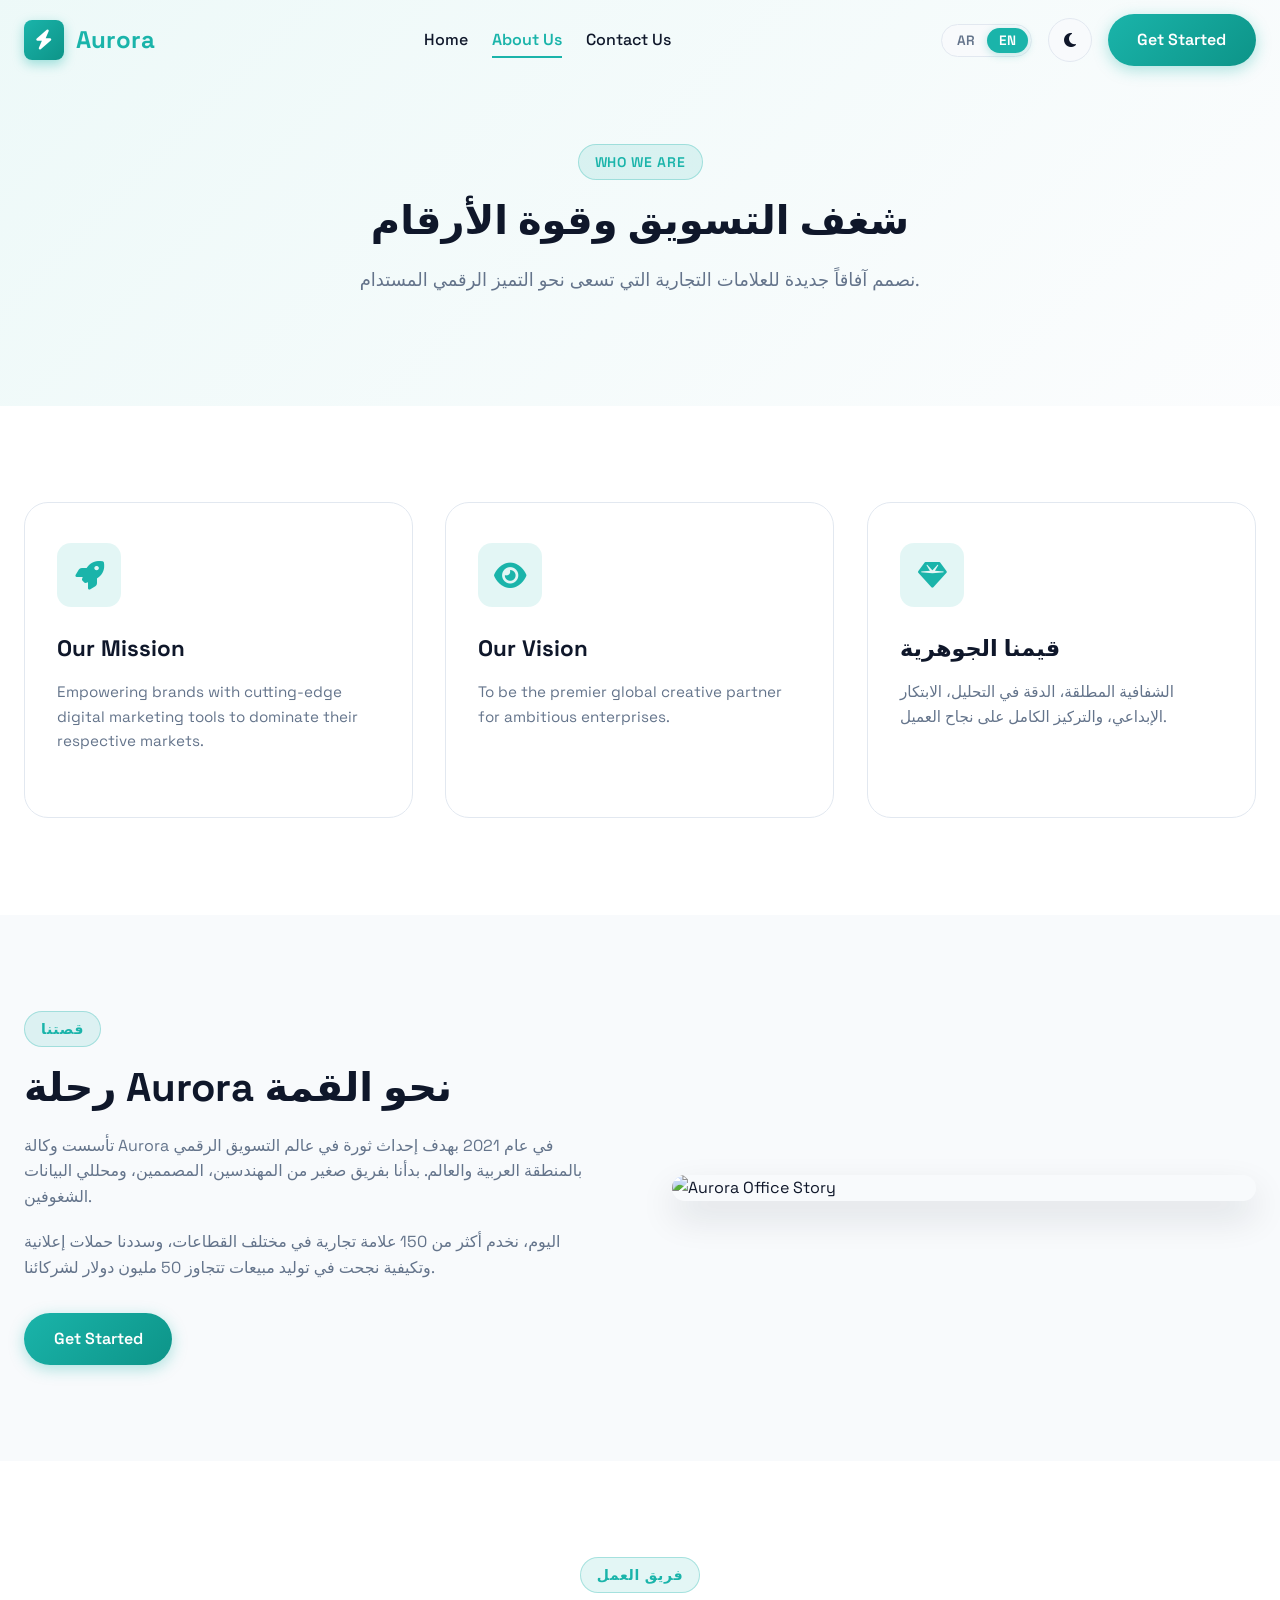
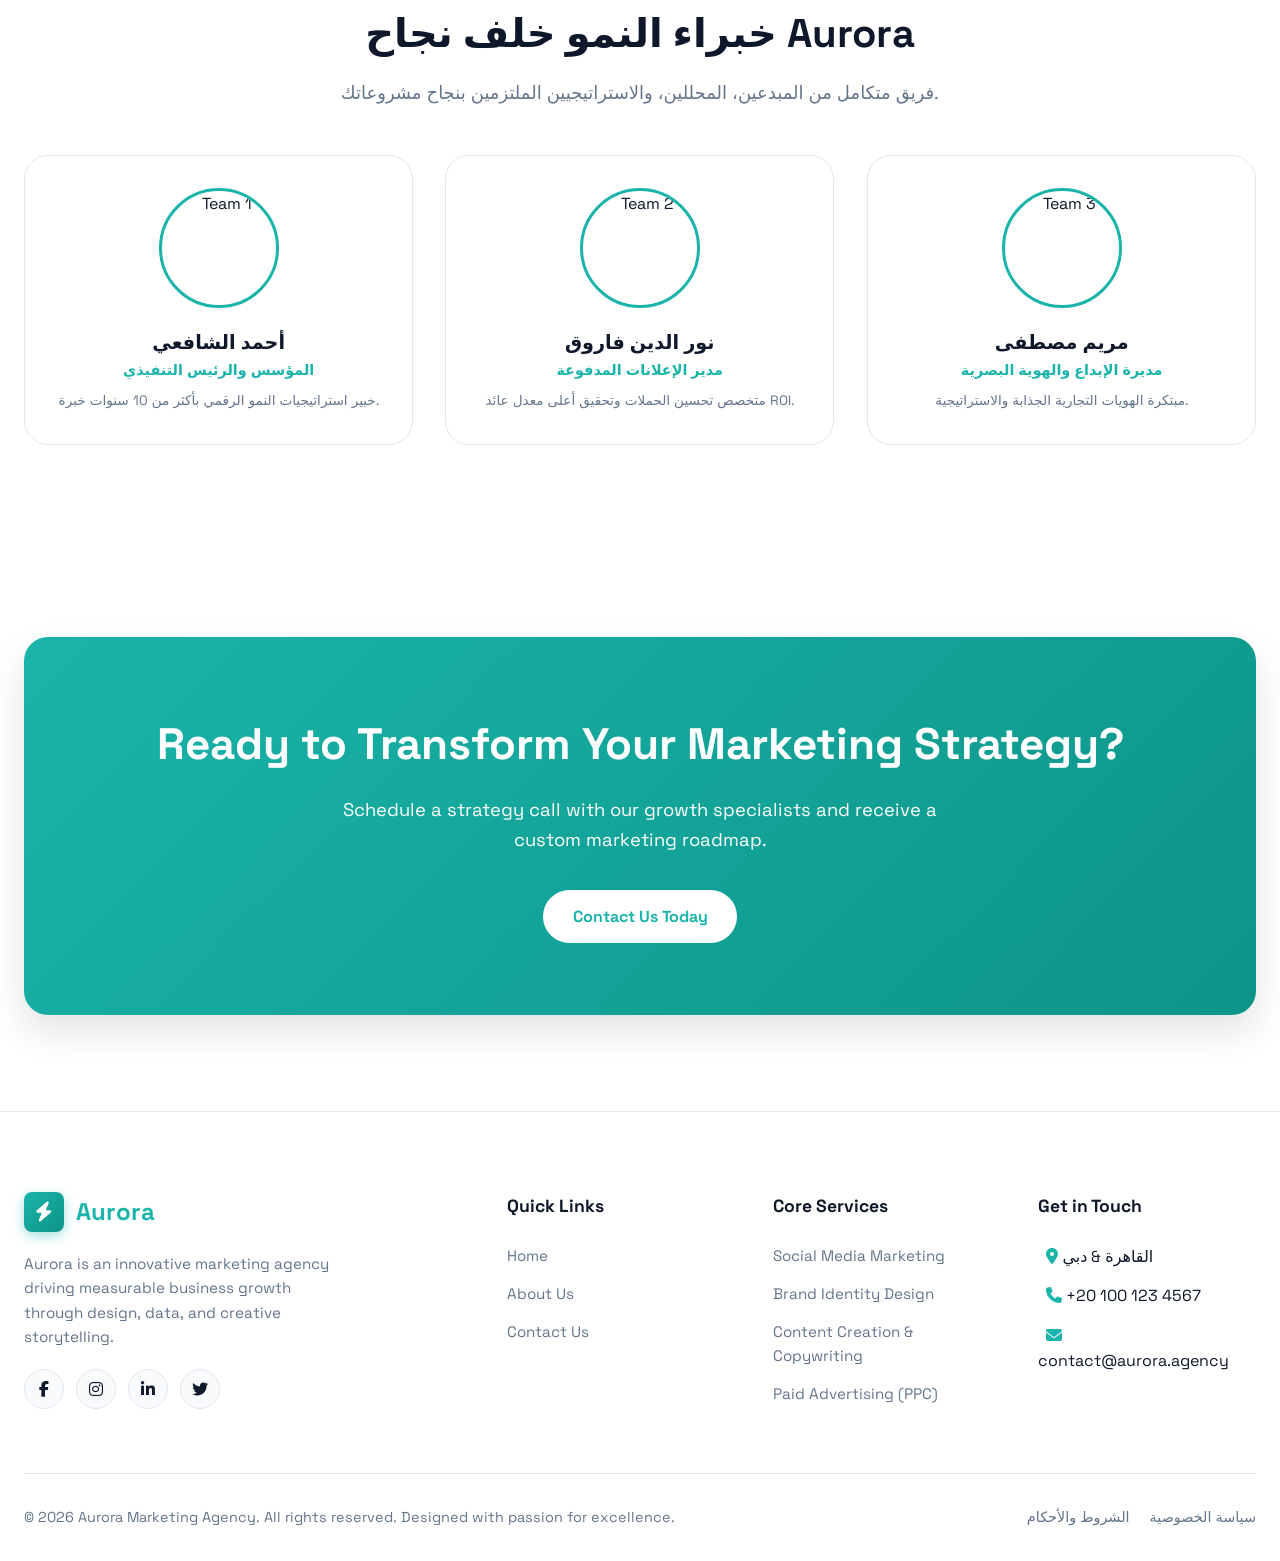
==== about.html @ a8f77949 "first commit" ====
<!doctype html>
<html lang="ar" dir="rtl" data-theme="light">
  <head>
    <meta charset="UTF-8" />
    <meta name="viewport" content="width=device-width, initial-scale=1.0" />
    <title>من نحن | Aurora Marketing Agency</title>
    <meta
      name="description"
      content="تعرّف على قصتنا، مهمتنا، ورؤيتنا في وكالة Aurora للتسويق الرقمي. نحن فريق يجمع الإبداع بالبيانات لتقديم نتائج غير مسبوقة."
    />

    <!-- Favicon -->
    <link
      rel="icon"
      href="data:image/svg+xml,<svg xmlns=%22http://www.w3.org/2000/svg%22 viewBox=%220 0 100 100%22><text y=%22.9em%22 font-size=%2290%22>⚡</text></svg>"
    />

    <!-- Stylesheets -->
    <link rel="stylesheet" href="css/style.css" />
    <link rel="stylesheet" href="css/responsive.css" />

    <!-- FontAwesome 6 Icons CDN -->
    <link
      rel="stylesheet"
      href="https://cdnjs.cloudflare.com/ajax/libs/font-awesome/6.4.0/css/all.min.css"
    />

    <!-- Prevent White Flash in Dark Mode -->
    <script>
      const THEME_KEY = 'aurora_theme';
      const theme =
        localStorage.getItem(THEME_KEY) ||
        (window.matchMedia('(prefers-color-scheme: dark)').matches
          ? 'dark'
          : 'light');
      document.documentElement.setAttribute('data-theme', theme);
      document.documentElement.style.colorScheme = theme;
    </script>
  </head>
  <body>
    <!-- Page Loader with Ripple Effect -->
    <div class="page-loader">
      <div class="loading-ripple"></div>
    </div>

    <!-- Header / Navigation -->
    <header class="header">
      <div class="container">
        <nav class="navbar">
          <a href="index.html" class="logo">
            <div class="logo-icon"><i class="fas fa-bolt"></i></div>
            <span>Aurora</span>
          </a>

          <ul class="nav-menu nav-menu-desktop">
            <li>
              <a href="index.html" class="nav-link" data-i18n="nav.home"
                >الرئيسية</a
              >
            </li>
            <li>
              <a href="about.html" class="nav-link active" data-i18n="nav.about"
                >من نحن</a
              >
            </li>
            <li>
              <a href="contact.html" class="nav-link" data-i18n="nav.contact"
                >تواصل معنا</a
              >
            </li>
          </ul>

          <div class="nav-actions">
            <div class="lang-switch">
              <button class="lang-btn active" data-lang="ar">AR</button>
              <button class="lang-btn" data-lang="en">EN</button>
            </div>

            <button class="btn-icon theme-toggle" aria-label="Switch Theme">
              <i class="fas fa-moon"></i>
            </button>

            <a
              href="contact.html"
              class="btn btn-primary nav-menu-desktop"
              data-i18n="nav.cta"
              >ابدأ الآن</a
            >

            <button class="mobile-toggle" aria-label="Open Menu">
              <i class="fas fa-bars"></i>
            </button>
          </div>
        </nav>
      </div>
    </header>

    <!-- Mobile Off-Canvas Drawer -->
    <div class="drawer-overlay"></div>
    <div class="mobile-drawer">
      <div>
        <div
          style="
            display: flex;
            justify-content: space-between;
            align-items: center;
            margin-bottom: 2rem;
          "
        >
          <a href="index.html" class="logo">
            <div class="logo-icon"><i class="fas fa-bolt"></i></div>
            <span>Aurora</span>
          </a>
          <button class="drawer-close btn-icon">
            <i class="fas fa-times"></i>
          </button>
        </div>
        <ul style="display: flex; flex-direction: column; gap: 0.5rem">
          <li style="margin: 0 -0.75rem; padding: 0.75rem">
            <a href="index.html" class="nav-link active" data-i18n="nav.home"
              >الرئيسية</a
            >
          </li>
          <li style="margin: 0 -0.75rem; padding: 0.75rem">
            <a href="about.html" class="nav-link" data-i18n="nav.about"
              >من نحن</a
            >
          </li>
          <li style="margin: 0 -0.75rem; padding: 0.75rem">
            <a href="contact.html" class="nav-link" data-i18n="nav.contact"
              >تواصل معنا</a
            >
          </li>
        </ul>
      </div>
      <div style="margin-top: 2rem">
        <a
          href="contact.html"
          class="btn btn-primary"
          style="width: 100%"
          data-i18n="nav.cta"
          >ابدأ الآن</a
        >
      </div>
    </div>

    <!-- Page Banner -->
    <section class="hero" style="padding-bottom: 4rem">
      <div class="container text-center">
        <div class="section-tag" data-i18n="about_preview.tag">من نحن</div>
        <h1 class="section-title">شغف التسويق وقوة الأرقام</h1>
        <p class="section-subtitle">
          نصمم آفاقاً جديدة للعلامات التجارية التي تسعى نحو التميز الرقمي
          المستدام.
        </p>
      </div>
    </section>

    <!-- Mission, Vision & Values Section -->
    <section class="section-padding">
      <div class="container">
        <div
          style="
            display: grid;
            grid-template-columns: repeat(3, 1fr);
            gap: 2rem;
          "
        >
          <div class="service-card reveal">
            <div class="service-icon"><i class="fas fa-rocket"></i></div>
            <h3 data-i18n="about_preview.mission_title">مهمتنا</h3>
            <p data-i18n="about_preview.mission_desc">
              تمكين العلامات التجارية بأحدث أدوات التسويق الرقمي للسيطرة على
              أسواقها وتحقيق عائد استثمار استثنائي.
            </p>
          </div>

          <div class="service-card reveal reveal-delay-1">
            <div class="service-icon"><i class="fas fa-eye"></i></div>
            <h3 data-i18n="about_preview.vision_title">رؤيتنا</h3>
            <p data-i18n="about_preview.vision_desc">
              أن نكون الشريك الإبداعي العالمي الأول للمؤسسات الطموحة التي تصنع
              المستقبل.
            </p>
          </div>

          <div class="service-card reveal reveal-delay-2">
            <div class="service-icon"><i class="fas fa-gem"></i></div>
            <h3>قيمنا الجوهرية</h3>
            <p>
              الشفافية المطلقة، الدقة في التحليل، الابتكار الإبداعي، والتركيز
              الكامل على نجاح العميل.
            </p>
          </div>
        </div>
      </div>
    </section>

    <!-- Our Story Section -->
    <section
      class="section-padding"
      style="background-color: var(--bg-surface)"
    >
      <div class="container">
        <div
          style="
            display: grid;
            grid-template-columns: 1fr 1fr;
            gap: 4rem;
            align-items: center;
          "
        >
          <div class="reveal">
            <div class="section-tag">قصتنا</div>
            <h2 class="section-title">رحلة Aurora نحو القمة</h2>
            <p style="color: var(--text-muted); margin-bottom: 1.25rem">
              تأسست وكالة Aurora في عام 2021 بهدف إحداث ثورة في عالم التسويق
              الرقمي بالمنطقة العربية والعالم. بدأنا بفريق صغير من المهندسين،
              المصممين، ومحللي البيانات الشغوفين.
            </p>
            <p style="color: var(--text-muted); margin-bottom: 2rem">
              اليوم، نخدم أكثر من 150 علامة تجارية في مختلف القطاعات، وسددنا
              حملات إعلانية وتكيفية نجحت في توليد مبيعات تتجاوز 50 مليون دولار
              لشركائنا.
            </p>
            <a href="contact.html" class="btn btn-primary" data-i18n="nav.cta"
              >ابدأ الآن</a
            >
          </div>
          <div class="reveal reveal-delay-1">
            <img
              src="https://images.unsplash.com/photo-1556761175-5973dc0f32e7?auto=format&fit=crop&w=800&q=80"
              alt="Aurora Office Story"
              style="
                border-radius: var(--radius-lg);
                box-shadow: var(--shadow-lg);
              "
            />
          </div>
        </div>
      </div>
    </section>

    <!-- Team Section -->
    <section class="section-padding">
      <div class="container">
        <div class="text-center">
          <div class="section-tag">فريق العمل</div>
          <h2 class="section-title">خبراء النمو خلف نجاح Aurora</h2>
          <p class="section-subtitle">
            فريق متكامل من المبدعين، المحللين، والاستراتيجيين الملتزمين بنجاح
            مشروعاتك.
          </p>
        </div>

        <div
          style="
            display: grid;
            grid-template-columns: repeat(auto-fit, minmax(240px, 1fr));
            gap: 2rem;
          "
        >
          <!-- Member 1 -->
          <div
            class="portfolio-card reveal"
            style="text-align: center; padding: 2rem 1.5rem"
          >
            <img
              src="https://images.unsplash.com/photo-1560250097-0b93528c311a?auto=format&fit=crop&w=300&q=80"
              alt="Team 1"
              style="
                width: 120px;
                height: 120px;
                border-radius: 50%;
                margin: 0 auto 1.25rem auto;
                object-fit: cover;
                border: 3px solid var(--primary-color);
              "
            />
            <h4 style="font-size: 1.2rem; font-weight: 700">أحمد الشافعي</h4>
            <p
              style="
                color: var(--primary-color);
                font-size: 0.9rem;
                font-weight: 600;
                margin-bottom: 0.5rem;
              "
            >
              المؤسس والرئيس التنفيذي
            </p>
            <p style="color: var(--text-muted); font-size: 0.85rem">
              خبير استراتيجيات النمو الرقمي بأكثر من 10 سنوات خبرة.
            </p>
          </div>

          <!-- Member 2 -->
          <div
            class="portfolio-card reveal reveal-delay-1"
            style="text-align: center; padding: 2rem 1.5rem"
          >
            <img
              src="https://images.unsplash.com/photo-1573496359142-b8d87734a5a2?auto=format&fit=crop&w=300&q=80"
              alt="Team 2"
              style="
                width: 120px;
                height: 120px;
                border-radius: 50%;
                margin: 0 auto 1.25rem auto;
                object-fit: cover;
                border: 3px solid var(--primary-color);
              "
            />
            <h4 style="font-size: 1.2rem; font-weight: 700">نور الدين فاروق</h4>
            <p
              style="
                color: var(--primary-color);
                font-size: 0.9rem;
                font-weight: 600;
                margin-bottom: 0.5rem;
              "
            >
              مدير الإعلانات المدفوعة
            </p>
            <p style="color: var(--text-muted); font-size: 0.85rem">
              متخصص تحسين الحملات وتحقيق أعلى معدل عائد ROI.
            </p>
          </div>

          <!-- Member 3 -->
          <div
            class="portfolio-card reveal reveal-delay-2"
            style="text-align: center; padding: 2rem 1.5rem"
          >
            <img
              src="https://images.unsplash.com/photo-1580489944761-15a19d654956?auto=format&fit=crop&w=300&q=80"
              alt="Team 3"
              style="
                width: 120px;
                height: 120px;
                border-radius: 50%;
                margin: 0 auto 1.25rem auto;
                object-fit: cover;
                border: 3px solid var(--primary-color);
              "
            />
            <h4 style="font-size: 1.2rem; font-weight: 700">مريم مصطفى</h4>
            <p
              style="
                color: var(--primary-color);
                font-size: 0.9rem;
                font-weight: 600;
                margin-bottom: 0.5rem;
              "
            >
              مديرة الإبداع والهوية البصرية
            </p>
            <p style="color: var(--text-muted); font-size: 0.85rem">
              مبتكرة الهويات التجارية الجذابة والاستراتيجية.
            </p>
          </div>
        </div>
      </div>
    </section>

    <!-- CTA Banner -->
    <section class="section-padding">
      <div class="container">
        <div class="cta-banner">
          <h2 data-i18n="cta.title">
            هل أنت مستعد لتحويل استراتيجيتك التسويقية؟
          </h2>
          <p data-i18n="cta.subtitle">
            احجز جلسة استشارية مع خبراء النمو لدينا واحصل على خطة تسويقية مخصصة
            لمشروعك.
          </p>
          <a
            href="contact.html"
            class="btn btn-cta-secondary"
            data-i18n="cta.btn"
            >تواصل معنا اليوم</a
          >
        </div>
      </div>
    </section>

    <!-- Footer -->
    <footer class="site-footer">
      <div class="container">
        <div class="footer-grid">
          <div class="footer-brand">
            <a href="index.html" class="logo" style="margin-bottom: 1rem">
              <div class="logo-icon"><i class="fas fa-bolt"></i></div>
              <span>Aurora</span>
            </a>
            <p data-i18n="footer.brand_desc">
              Aurora هي وكالة تسويق مبتكرة تقود النمو الفعلي للأعمال من خلال
              التصميم، البيانات، وصناعة المحتوى الإبداعي.
            </p>
            <div class="social-links">
              <a href="#" class="social-link" aria-label="Facebook"
                ><i class="fab fa-facebook-f"></i
              ></a>
              <a href="#" class="social-link" aria-label="Instagram"
                ><i class="fab fa-instagram"></i
              ></a>
              <a href="#" class="social-link" aria-label="LinkedIn"
                ><i class="fab fa-linkedin-in"></i
              ></a>
              <a href="#" class="social-link" aria-label="X Twitter"
                ><i class="fab fa-twitter"></i
              ></a>
            </div>
          </div>

          <div class="footer-col">
            <h4 data-i18n="footer.quick_links">روابط سريعة</h4>
            <div class="footer-links">
              <a href="index.html" data-i18n="nav.home">الرئيسية</a>
              <a href="about.html" data-i18n="nav.about">من نحن</a>
              <a href="contact.html" data-i18n="nav.contact">تواصل معنا</a>
            </div>
          </div>

          <div class="footer-col">
            <h4 data-i18n="footer.services_heading">خدماتنا الرئيسية</h4>
            <div class="footer-links">
              <a href="services.html" data-i18n="services.s1_title"
                >التسويق عبر منصات التواصل</a
              >
              <a href="services.html" data-i18n="services.s2_title"
                >تصميم الهوية التجارية</a
              >
              <a href="services.html" data-i18n="services.s3_title"
                >صناعة المحتوى والإعلانات</a
              >
              <a href="services.html" data-i18n="services.s4_title"
                >الإعلانات المدفوعة (PPC)</a
              >
            </div>
          </div>

          <div class="footer-col">
            <h4 data-i18n="footer.contact_heading">معلومات التواصل</h4>
            <div class="footer-links">
              <p>
                <i
                  class="fas fa-map-marker-alt"
                  style="color: var(--primary-color); margin-left: 8px"
                ></i>
                القاهرة & دبي
              </p>
              <p>
                <i
                  class="fas fa-phone"
                  style="color: var(--primary-color); margin-left: 8px"
                ></i>
                +20 100 123 4567
              </p>
              <p>
                <i
                  class="fas fa-envelope"
                  style="color: var(--primary-color); margin-left: 8px"
                ></i>
                contact@aurora.agency
              </p>
            </div>
          </div>
        </div>

        <div class="footer-bottom">
          <p>
            &copy; 2026 Aurora Marketing Agency.
            <span data-i18n="footer.rights">جميع الحقوق محفوظة.</span>
          </p>
          <div>
            <a href="#" style="margin-left: 1rem; color: var(--text-muted)"
              >سياسة الخصوصية</a
            >
            <a href="#" style="color: var(--text-muted)">الشروط والأحكام</a>
          </div>
        </div>
      </div>
    </footer>

    <button class="scroll-top-btn" aria-label="Scroll to top">
      <i class="fas fa-arrow-up"></i>
    </button>

    <!-- Scripts -->
    <script src="js/theme.js"></script>
    <script src="js/language.js"></script>
    <script src="js/navbar.js"></script>
    <script src="js/animation.js"></script>
    <script src="js/main.js"></script>
  </body>
</html>
---- css/style.css ----
/* ==========================================================================
   Aurora Marketing Agency - Main Stylesheet
   ========================================================================== */

@import url('./variables.css');
@import url('./animation.css');
@import url('https://fonts.googleapis.com/css2?family=Readex+Pro:wght@300;400;500;600;700;800&family=Space+Grotesk:wght@300;400;500;600;700&display=swap');

/* --- Base & Reset --- */
*,
*::before,
*::after {
  box-sizing: border-box;
  margin: 0;
  padding: 0;
}

html {
  scroll-behavior: smooth;
  font-size: 16px;
  -webkit-text-size-adjust: 100%;
}

body {
  font-family: var(--font-current);
  background-color: var(--bg-main);
  color: var(--text-main);
  line-height: 1.6;
  overflow-x: hidden;
  transition:
    background-color var(--transition-normal),
    color var(--transition-normal);
}

a {
  color: inherit;
  text-decoration: none;
  transition: color var(--transition-fast);
}

ul {
  list-style: none;
}

img,
svg {
  max-width: 100%;
  height: auto;
  display: block;
}

button,
input,
textarea,
select {
  font-family: inherit;
  font-size: inherit;
  border: none;
  outline: none;
  background: none;
}

button {
  cursor: pointer;
}

/* --- Container & Utilities --- */
.container {
  width: 100%;
  max-width: var(--container-max-width);
  margin: 0 auto;
  padding: 0 1.5rem;
}

.section-padding {
  padding: 6rem 0;
}

.text-center {
  text-align: center;
}
.text-left {
  text-align: left;
}
.text-right {
  text-align: right;
}

[dir='rtl'] .text-left {
  text-align: right;
}
[dir='rtl'] .text-right {
  text-align: left;
}

.highlight {
  color: var(--primary-color);
  position: relative;
  display: inline-block;
}

.highlight::after {
  content: '';
  position: absolute;
  bottom: 2px;
  left: 0;
  width: 100%;
  height: 6px;
  background-color: var(--primary-light);
  border-radius: var(--radius-full);
  z-index: -1;
}

.section-tag {
  display: inline-flex;
  align-items: center;
  gap: 0.5rem;
  padding: 0.35rem 1rem;
  background-color: var(--primary-light);
  color: var(--primary-color);
  border: 1px solid rgba(26, 180, 170, 0.3);
  border-radius: var(--radius-full);
  font-size: 0.875rem;
  font-weight: 600;
  text-transform: uppercase;
  letter-spacing: 0.05em;
  margin-bottom: 1rem;
}

.section-title {
  font-size: 2.5rem;
  font-weight: 800;
  line-height: 1.25;
  margin-bottom: 1.25rem;
  color: var(--text-main);
}

.section-subtitle {
  font-size: 1.125rem;
  color: var(--text-muted);
  max-width: 650px;
  margin: 0 auto 3rem auto;
}

/* --- Buttons System --- */
.btn {
  display: inline-flex;
  align-items: center;
  justify-content: center;
  gap: 0.6rem;
  padding: 0.85rem 1.85rem;
  font-weight: 600;
  font-size: 1rem;
  border-radius: var(--radius-full);
  transition: all var(--transition-normal);
  white-space: nowrap;
  position: relative;
  overflow: hidden;
}

.btn-primary {
  background: var(--gradient-primary);
  color: #ffffff;
  box-shadow: 0 4px 15px rgba(26, 180, 170, 0.35);
}

.btn-primary:hover {
  transform: translateY(-3px);
  box-shadow: 0 8px 25px rgba(26, 180, 170, 0.5);
  color: #ffffff;
}

.btn-secondary {
  background-color: var(--bg-surface);
  color: var(--text-main);
  border: 1px solid var(--border-color);
}

.btn-secondary:hover {
  background-color: var(--border-color);
  transform: translateY(-3px);
}

.btn-outline {
  border: 2px solid var(--primary-color);
  color: var(--primary-color);
  background: transparent;
}

.btn-outline:hover {
  background-color: var(--primary-color);
  color: #ffffff;
  transform: translateY(-3px);
}

.btn-icon {
  width: 44px;
  height: 44px;
  padding: 0;
  border-radius: 50%;
  background-color: var(--bg-surface);
  border: 1px solid var(--border-color);
  color: var(--text-main);
  display: inline-flex;
  align-items: center;
  justify-content: center;
  transition: all var(--transition-fast);
}

.btn-icon:hover {
  background-color: var(--primary-light);
  color: var(--primary-color);
  border-color: var(--primary-color);
}

/* --- Navigation Header --- */
.header {
  position: fixed;
  top: 0;
  left: 0;
  width: 100%;
  height: var(--navbar-height);
  z-index: 1000;
  transition: all var(--transition-normal);
  padding: 0;
}

.header .container {
  height: 100%;
  padding: 0 1.5rem;
  display: flex;
  align-items: center;
}

.header.scrolled {
  background-color: var(--bg-glass);
  backdrop-filter: blur(16px);
  -webkit-backdrop-filter: blur(16px);
  box-shadow: var(--shadow-sm);
  height: 70px;
}

.navbar {
  display: flex;
  align-items: center;
  justify-content: space-between;
  height: 100%;
  width: 100%;
  padding: 0;
}

.logo {
  display: flex;
  align-items: center;
  gap: 0.75rem;
  font-size: 1.5rem;
  font-weight: 800;
  color: var(--text-main);
}

.logo-icon {
  width: 40px;
  height: 40px;
  background: var(--gradient-primary);
  border-radius: var(--radius-sm);
  display: flex;
  align-items: center;
  justify-content: center;
  color: #ffffff;
  font-size: 1.25rem;
  box-shadow: 0 4px 12px rgba(26, 180, 170, 0.4);
}

.logo span {
  color: var(--primary-color);
}

.nav-menu {
  display: flex;
  align-items: center;
  gap: 1.5rem;
}

.nav-link {
  font-weight: 500;
  color: var(--text-main);
  position: relative;
  padding: 0.5rem 0;
}

.nav-link::after {
  content: '';
  position: absolute;
  bottom: 0;
  left: 0;
  width: 0%;
  height: 2px;
  background-color: var(--primary-color);
  transition: width var(--transition-normal);
}

[dir='rtl'] .nav-link::after {
  left: auto;
  right: 0;
}

.nav-link:hover::after,
.nav-link.active::after {
  width: 100%;
}

.nav-link.active {
  color: var(--primary-color);
  font-weight: 600;
}

.nav-actions {
  display: flex;
  align-items: center;
  gap: 1rem;
}

.lang-switch {
  display: flex;
  align-items: center;
  background-color: var(--bg-surface);
  border: 1px solid var(--border-color);
  border-radius: var(--radius-full);
  padding: 3px;
}

.lang-btn {
  padding: 0.25rem 0.75rem;
  font-size: 0.85rem;
  font-weight: 600;
  border-radius: var(--radius-full);
  color: var(--text-muted);
  transition: all var(--transition-fast);
}

.lang-btn.active {
  background-color: var(--primary-color);
  color: #ffffff;
  box-shadow: 0 2px 8px rgba(26, 180, 170, 0.3);
}

/* Mobile Nav Drawer Toggle */
.mobile-toggle {
  display: none;
  font-size: 1.5rem;
  color: var(--text-main);
  background: none;
}

.mobile-drawer {
  position: fixed;
  top: 0;
  right: -100%;
  width: 300px;
  height: 100vh;
  background-color: var(--bg-card);
  box-shadow: var(--shadow-lg);
  z-index: 1050;
  padding: 2rem 1.5rem;
  display: flex;
  flex-direction: column;
  justify-content: space-between;
  transition: right var(--transition-normal);
}

[dir='rtl'] .mobile-drawer {
  right: auto;
  left: -100%;
  transition: left var(--transition-normal);
}

.mobile-drawer.open {
  right: 0;
}

[dir='rtl'] .mobile-drawer.open {
  left: 0;
}

.drawer-overlay {
  position: fixed;
  top: 0;
  left: 0;
  width: 100vw;
  height: 100vh;
  background-color: rgba(15, 23, 42, 0.6);
  backdrop-filter: blur(4px);
  z-index: 1040;
  opacity: 0;
  pointer-events: none;
  transition: opacity var(--transition-normal);
}

.drawer-overlay.open {
  opacity: 1;
  pointer-events: auto;
}

/* --- Hero Section --- */
.hero {
  position: relative;
  padding-top: calc(var(--navbar-height) + 4rem);
  padding-bottom: 6rem;
  background: var(--gradient-hero);
  overflow: hidden;
}

.hero-glow {
  position: absolute;
  top: 10%;
  right: 10%;
  width: 450px;
  height: 450px;
  background: radial-gradient(
    circle,
    rgba(26, 180, 170, 0.25) 0%,
    rgba(26, 180, 170, 0) 70%
  );
  filter: blur(50px);
  z-index: 0;
  pointer-events: none;
}

.hero-grid {
  display: grid;
  grid-template-columns: 1.1fr 0.9fr;
  align-items: center;
  gap: 3.5rem;
  position: relative;
  z-index: 1;
}

.hero-content h1 {
  font-size: 3.5rem;
  font-weight: 800;
  line-height: 1.15;
  margin-bottom: 1.5rem;
  color: var(--text-main);
}

.hero-content p {
  font-size: 1.2rem;
  color: var(--text-muted);
  margin-bottom: 2.25rem;
  max-width: 580px;
}

.hero-buttons {
  display: flex;
  align-items: center;
  gap: 1.25rem;
  flex-wrap: wrap;
  margin-bottom: 3rem;
}

.hero-trust {
  display: flex;
  align-items: center;
  gap: 1.5rem;
  padding-top: 1.5rem;
  border-top: 1px solid var(--border-color);
}

.avatar-group {
  display: flex;
  align-items: center;
}

.avatar-group img {
  width: 42px;
  height: 42px;
  border-radius: 50%;
  border: 2px solid var(--bg-main);
  margin-left: -12px;
  object-fit: cover;
}

[dir='rtl'] .avatar-group img {
  margin-left: 0;
  margin-right: -12px;
}

.avatar-group img:first-child {
  margin: 0;
}

.hero-trust-text {
  font-size: 0.9rem;
  color: var(--text-muted);
}

.hero-trust-text strong {
  color: var(--text-main);
  display: block;
  font-size: 1rem;
}

/* Hero Visual Showcase */
.hero-visual {
  position: relative;
}

.hero-card-main {
  background: var(--bg-card);
  border: 1px solid var(--border-color);
  border-radius: var(--radius-lg);
  padding: 1.5rem;
  box-shadow: var(--shadow-lg);
  position: relative;
  overflow: hidden;
}

.hero-card-main img {
  border-radius: var(--radius-md);
  width: 100%;
  height: 380px;
  object-fit: cover;
}

.floating-badge {
  position: absolute;
  background: var(--bg-glass);
  backdrop-filter: blur(12px);
  border: 1px solid var(--border-color);
  padding: 1rem 1.25rem;
  border-radius: var(--radius-md);
  box-shadow: var(--shadow-md);
  display: flex;
  align-items: center;
  gap: 0.85rem;
  z-index: 2;
}

.badge-top-right {
  top: -20px;
  right: -20px;
}

[dir='rtl'] .badge-top-right {
  right: auto;
  left: -20px;
}

.badge-bottom-left {
  bottom: -25px;
  left: -25px;
}

[dir='rtl'] .badge-bottom-left {
  left: auto;
  right: -25px;
}

.badge-icon {
  width: 44px;
  height: 44px;
  border-radius: 12px;
  background: var(--primary-light);
  color: var(--primary-color);
  display: flex;
  align-items: center;
  justify-content: center;
  font-size: 1.35rem;
}

.badge-info h4 {
  font-size: 1.1rem;
  font-weight: 700;
  color: var(--text-main);
}

.badge-info p {
  font-size: 0.8rem;
  color: var(--text-muted);
  margin: 0;
}

/* --- Services Grid --- */
.services-grid {
  display: grid;
  grid-template-columns: repeat(auto-fit, minmax(280px, 1fr));
  gap: 2rem;
}

.service-card {
  background-color: var(--bg-card);
  border: 1px solid var(--border-color);
  border-radius: var(--radius-lg);
  padding: 2.5rem 2rem;
  transition: all var(--transition-normal);
  position: relative;
  overflow: hidden;
  height: 100%;
  display: flex;
  flex-direction: column;
}

.service-card::before {
  content: '';
  position: absolute;
  top: 0;
  left: 0;
  width: 100%;
  height: 4px;
  background: var(--gradient-primary);
  opacity: 0;
  transition: opacity var(--transition-fast);
}

.service-card:hover {
  transform: translateY(-8px);
  border-color: var(--primary-color);
  box-shadow: var(--shadow-md), var(--shadow-glow);
}

.service-card:hover::before {
  opacity: 1;
}

.service-icon {
  width: 64px;
  height: 64px;
  border-radius: var(--radius-md);
  background: var(--primary-light);
  color: var(--primary-color);
  display: flex;
  align-items: center;
  justify-content: center;
  font-size: 1.8rem;
  margin-bottom: 1.5rem;
  transition: transform var(--transition-normal);
}

.service-card:hover .service-icon {
  transform: scale(1.1) rotate(5deg);
}

.service-card h3 {
  font-size: 1.4rem;
  font-weight: 700;
  margin-bottom: 0.85rem;
  color: var(--text-main);
}

.service-card p {
  color: var(--text-muted);
  font-size: 0.95rem;
  margin-bottom: 1.5rem;
  flex-grow: 1;
}

.service-link {
  display: inline-flex;
  align-items: center;
  gap: 0.5rem;
  color: var(--primary-color);
  font-weight: 600;
  font-size: 0.95rem;
}

.service-link i {
  transition: transform var(--transition-fast);
}

[dir='rtl'] .service-link i {
  transform: rotate(180deg);
}

.service-card:hover .service-link i {
  transform: translateX(5px);
}

[dir='rtl'] .service-card:hover .service-link i {
  transform: translateX(-5px) rotate(180deg);
}

/* --- Statistics Banner --- */
.stats-banner {
  background: var(--gradient-dark);
  color: #ffffff;
  padding: 5rem 0;
  position: relative;
  overflow: hidden;
}

.stats-banner::before {
  content: '';
  position: absolute;
  top: 0;
  left: 0;
  width: 100%;
  height: 100%;
  background: radial-gradient(
    circle at 50% 50%,
    rgba(26, 180, 170, 0.15),
    transparent 70%
  );
  pointer-events: none;
}

.stats-grid {
  display: grid;
  grid-template-columns: repeat(4, 1fr);
  gap: 2rem;
  text-align: center;
}

.stat-item h3 {
  font-size: 3.25rem;
  font-weight: 800;
  color: var(--primary-color);
  line-height: 1;
  margin-bottom: 0.5rem;
}

.stat-item p {
  font-size: 1.1rem;
  color: #94a3b8;
  font-weight: 500;
}

/* --- Portfolio & Case Studies --- */
.portfolio-filters {
  display: flex;
  justify-content: center;
  align-items: center;
  gap: 0.75rem;
  flex-wrap: wrap;
  margin-bottom: 3rem;
}

.filter-btn {
  padding: 0.6rem 1.4rem;
  border-radius: var(--radius-full);
  background-color: var(--bg-surface);
  color: var(--text-muted);
  font-weight: 600;
  font-size: 0.9rem;
  border: 1px solid var(--border-color);
  transition: all var(--transition-fast);
}

.filter-btn:hover,
.filter-btn.active {
  background-color: var(--primary-color);
  color: #ffffff;
  border-color: var(--primary-color);
  box-shadow: 0 4px 12px rgba(26, 180, 170, 0.3);
}

.portfolio-grid {
  display: grid;
  grid-template-columns: repeat(auto-fill, minmax(340px, 1fr));
  gap: 2rem;
}

.portfolio-card {
  background-color: var(--bg-card);
  border-radius: var(--radius-lg);
  overflow: hidden;
  border: 1px solid var(--border-color);
  transition: all var(--transition-normal);
  position: relative;
}

.portfolio-card:hover {
  transform: translateY(-6px);
  box-shadow: var(--shadow-lg);
}

.portfolio-image {
  position: relative;
  height: 240px;
  overflow: hidden;
}

.portfolio-image img {
  width: 100%;
  height: 100%;
  object-fit: cover;
  transition: transform var(--transition-slow);
}

.portfolio-card:hover .portfolio-image img {
  transform: scale(1.08);
}

.portfolio-overlay {
  position: absolute;
  inset: 0;
  background: rgba(15, 23, 42, 0.75);
  backdrop-filter: blur(4px);
  display: flex;
  align-items: center;
  justify-content: center;
  opacity: 0;
  transition: opacity var(--transition-normal);
}

.portfolio-card:hover .portfolio-overlay {
  opacity: 1;
}

.portfolio-body {
  padding: 1.5rem;
}

.portfolio-category {
  color: var(--primary-color);
  font-size: 0.85rem;
  font-weight: 700;
  text-transform: uppercase;
  margin-bottom: 0.35rem;
}

.portfolio-title {
  font-size: 1.25rem;
  font-weight: 700;
  color: var(--text-main);
  margin-bottom: 0.5rem;
}

.portfolio-desc {
  font-size: 0.9rem;
  color: var(--text-muted);
}

/* --- Client Logos Marquee --- */
.marquee-wrapper {
  overflow: hidden;
  user-select: none;
  position: relative;
  padding: 2rem 0;
}

.marquee-wrapper::before,
.marquee-wrapper::after {
  content: '';
  position: absolute;
  top: 0;
  width: 120px;
  height: 100%;
  z-index: 2;
  pointer-events: none;
}

.marquee-wrapper::before {
  left: 0;
  background: linear-gradient(to right, var(--bg-main), transparent);
}

.marquee-wrapper::after {
  right: 0;
  background: linear-gradient(to left, var(--bg-main), transparent);
}

.marquee-content {
  display: flex;
  gap: 3.5rem;
  width: max-content;
  animation: marqueeScroll 25s linear infinite;
}

[dir='rtl'] .marquee-content {
  animation: marqueeScrollRTL 25s linear infinite;
}

.marquee-wrapper:hover .marquee-content {
  animation-play-state: paused;
}

.client-logo-item {
  display: flex;
  align-items: center;
  justify-content: center;
  padding: 1rem 2rem;
  background-color: var(--bg-card);
  border: 1px solid var(--border-color);
  border-radius: var(--radius-md);
  font-weight: 700;
  font-size: 1.1rem;
  color: var(--text-muted);
  min-width: 160px;
  transition: all var(--transition-fast);
}

.client-logo-item:hover {
  color: var(--primary-color);
  border-color: var(--primary-color);
  box-shadow: var(--shadow-sm);
}

/* --- Testimonials Slider --- */
.testimonials-section {
  background-color: var(--bg-surface);
}

.testimonial-card {
  background-color: var(--bg-card);
  border: 1px solid var(--border-color);
  border-radius: var(--radius-lg);
  padding: 2.5rem;
  box-shadow: var(--shadow-md);
  max-width: 750px;
  margin: 0 auto;
  position: relative;
}

.quote-icon {
  font-size: 2.5rem;
  color: var(--primary-color);
  opacity: 0.3;
  margin-bottom: 1rem;
}

.testimonial-text {
  font-size: 1.15rem;
  line-height: 1.7;
  color: var(--text-main);
  font-style: italic;
  margin-bottom: 2rem;
}

.testimonial-user {
  display: flex;
  align-items: center;
  gap: 1rem;
}

.testimonial-user img {
  width: 56px;
  height: 56px;
  border-radius: 50%;
  object-fit: cover;
  border: 2px solid var(--primary-color);
}

.user-details h4 {
  font-size: 1.1rem;
  font-weight: 700;
  color: var(--text-main);
}

.user-details p {
  font-size: 0.85rem;
  color: var(--text-muted);
}

.stars {
  color: #f59e0b;
  display: flex;
  gap: 0.25rem;
  font-size: 0.9rem;
  margin-bottom: 0.5rem;
}

.slider-controls {
  display: flex;
  justify-content: center;
  align-items: center;
  gap: 1rem;
  margin-top: 2rem;
}

.dot-indicators {
  display: flex;
  gap: 0.5rem;
}

.dot {
  width: 12px;
  height: 12px;
  border-radius: 50%;
  background-color: var(--border-hover);
  cursor: pointer;
  transition: all var(--transition-fast);
}

.dot.active {
  width: 32px;
  border-radius: var(--radius-full);
  background-color: var(--primary-color);
}

/* --- CTA Section --- */
.cta-banner {
  background: var(--gradient-primary);
  border-radius: var(--radius-lg);
  padding: 4.5rem 3rem;
  color: #ffffff;
  text-align: center;
  position: relative;
  overflow: hidden;
  box-shadow: var(--shadow-lg);
}

.cta-banner h2 {
  font-size: 2.75rem;
  font-weight: 800;
  margin-bottom: 1rem;
}

.cta-banner p {
  font-size: 1.15rem;
  max-width: 600px;
  margin: 0 auto 2.25rem auto;
  opacity: 0.95;
}

.btn-cta-secondary {
  background-color: #ffffff;
  color: var(--primary-color);
  font-weight: 700;
}

.btn-cta-secondary:hover {
  background-color: #f8fafc;
  transform: translateY(-3px);
  box-shadow: 0 8px 25px rgba(0, 0, 0, 0.2);
}

/* --- Contact & Forms --- */
.contact-grid {
  display: grid;
  grid-template-columns: 1fr 1.2fr;
  gap: 3.5rem;
}

.contact-info-card {
  background-color: var(--bg-card);
  border: 1px solid var(--border-color);
  border-radius: var(--radius-lg);
  padding: 2.5rem;
}

.info-item {
  display: flex;
  align-items: flex-start;
  gap: 1.25rem;
  margin-bottom: 2rem;
}

.info-icon {
  width: 50px;
  height: 50px;
  border-radius: var(--radius-md);
  background: var(--primary-light);
  color: var(--primary-color);
  display: flex;
  align-items: center;
  justify-content: center;
  font-size: 1.4rem;
  flex-shrink: 0;
}

.info-content h4 {
  font-size: 1.1rem;
  font-weight: 700;
  color: var(--text-main);
  margin-bottom: 0.25rem;
}

.info-content p,
.info-content a {
  color: var(--text-muted);
  font-size: 0.95rem;
}

.contact-form-wrapper {
  background-color: var(--bg-card);
  border: 1px solid var(--border-color);
  border-radius: var(--radius-lg);
  padding: 2.5rem;
  box-shadow: var(--shadow-md);
}

.form-group {
  margin-bottom: 1.5rem;
}

.form-label {
  display: block;
  font-size: 0.9rem;
  font-weight: 600;
  color: var(--text-main);
  margin-bottom: 0.5rem;
}

.form-control {
  width: 100%;
  padding: 0.9rem 1.1rem;
  background-color: var(--bg-surface);
  border: 1px solid var(--border-color);
  border-radius: var(--radius-md);
  color: var(--text-main);
  transition: all var(--transition-fast);
}

.form-control:focus {
  border-color: var(--primary-color);
  box-shadow: 0 0 0 3px rgba(26, 180, 170, 0.2);
  background-color: var(--bg-card);
}

.form-control.error {
  border-color: #ef4444;
}

.error-text {
  color: #ef4444;
  font-size: 0.8rem;
  margin-top: 0.35rem;
  display: none;
}

.form-control.error + .error-text {
  display: block;
}

/* FAQ Accordions */
.faq-accordion {
  max-width: 800px;
  margin: 0 auto;
  display: flex;
  flex-direction: column;
  gap: 1rem;
}

.faq-item {
  background-color: var(--bg-card);
  border: 1px solid var(--border-color);
  border-radius: var(--radius-md);
  overflow: hidden;
}

.faq-header {
  width: 100%;
  padding: 1.35rem 1.5rem;
  display: flex;
  align-items: center;
  justify-content: space-between;
  font-weight: 700;
  font-size: 1.1rem;
  color: var(--text-main);
  text-align: left;
  background: none;
}

[dir='rtl'] .faq-header {
  text-align: right;
}

.faq-header i {
  color: var(--primary-color);
  transition: transform var(--transition-fast);
}

.faq-item.active .faq-header i {
  transform: rotate(180deg);
}

.faq-body {
  max-height: 0;
  overflow: hidden;
  transition:
    max-height var(--transition-normal) ease-out,
    padding var(--transition-normal);
  padding: 0 1.5rem;
  color: var(--text-muted);
  font-size: 0.95rem;
}

.faq-item.active .faq-body {
  max-height: 300px;
  padding: 0 1.5rem 1.5rem 1.5rem;
}

/* Map Mockup */
.map-mockup {
  width: 100%;
  height: 320px;
  border-radius: var(--radius-lg);
  overflow: hidden;
  border: 1px solid var(--border-color);
  position: relative;
  background: var(--bg-surface);
  display: flex;
  align-items: center;
  justify-content: center;
}

.map-mockup iframe {
  width: 100%;
  height: 100%;
  border: none;
}

/* --- Footer --- */
.site-footer {
  background-color: var(--bg-card);
  border-top: 1px solid var(--border-color);
  padding-top: 5rem;
  padding-bottom: 2rem;
  position: relative;
}

.footer-grid {
  display: grid;
  grid-template-columns: 2fr repeat(3, 1fr);
  gap: 3rem;
  margin-bottom: 4rem;
}

.footer-brand p {
  color: var(--text-muted);
  margin: 1.25rem 0;
  font-size: 0.95rem;
  max-width: 320px;
}

.social-links {
  display: flex;
  gap: 0.75rem;
}

.social-link {
  width: 40px;
  height: 40px;
  border-radius: 50%;
  background-color: var(--bg-surface);
  border: 1px solid var(--border-color);
  color: var(--text-main);
  display: flex;
  align-items: center;
  justify-content: center;
  transition: all var(--transition-fast);
}

.social-link:hover {
  background-color: var(--primary-color);
  color: #ffffff;
  border-color: var(--primary-color);
  transform: translateY(-3px);
}

.footer-col h4 {
  font-size: 1.1rem;
  font-weight: 700;
  color: var(--text-main);
  margin-bottom: 1.5rem;
}

.footer-links {
  display: flex;
  flex-direction: column;
  gap: 0.85rem;
}

.footer-links a {
  color: var(--text-muted);
  font-size: 0.95rem;
}

.footer-links a:hover {
  color: var(--primary-color);
}

.footer-bottom {
  padding-top: 2rem;
  border-top: 1px solid var(--border-color);
  display: flex;
  align-items: center;
  justify-content: space-between;
  font-size: 0.9rem;
  color: var(--text-muted);
}

.scroll-top-btn {
  position: fixed;
  bottom: 2rem;
  right: 2rem;
  width: 48px;
  height: 48px;
  border-radius: 50%;
  background-color: var(--primary-color);
  color: #ffffff;
  display: flex;
  align-items: center;
  justify-content: center;
  font-size: 1.2rem;
  box-shadow: var(--shadow-md);
  opacity: 0;
  pointer-events: none;
  transition: all var(--transition-fast);
  z-index: 990;
}

[dir='rtl'] .scroll-top-btn {
  right: auto;
  left: 2rem;
}

.scroll-top-btn.visible {
  opacity: 1;
  pointer-events: auto;
}

.scroll-top-btn:hover {
  transform: translateY(-4px);
  box-shadow: var(--shadow-glow);
}
---- css/responsive.css ----
/* ==========================================================================
   Aurora Marketing Agency - Responsive Breakpoints
   Desktop (1280px+), Laptop (1024-1279px), Tablet (768-1023px), Mobile (0-767px)
   ========================================================================== */

/* --- Laptop & Smaller Screens (< 1280px) --- */
@media (max-width: 1279px) {
  .hero-content h1 {
    font-size: 3rem;
  }

  .stats-grid {
    grid-template-columns: repeat(2, 1fr);
    gap: 2.5rem;
  }

  .footer-grid {
    grid-template-columns: 1.5fr repeat(3, 1fr);
    gap: 2rem;
  }
}

/* --- Tablet Devices (768px - 1023px) --- */
@media (max-width: 1023px) {
  .hero-grid {
    grid-template-columns: 1fr;
    gap: 3rem;
    text-align: center;
  }

  .hero-content p {
    margin-left: auto;
    margin-right: auto;
  }

  .hero-buttons {
    justify-content: center;
  }

  .hero-trust {
    justify-content: center;
  }

  .floating-badge.badge-top-right {
    top: 10px;
    right: 10px;
  }

  [dir='rtl'] .floating-badge.badge-top-right {
    right: auto;
    left: 10px;
  }

  .floating-badge.badge-bottom-left {
    bottom: 10px;
    left: 10px;
  }

  [dir='rtl'] .floating-badge.badge-bottom-left {
    left: auto;
    right: 10px;
  }

  .contact-grid {
    grid-template-columns: 1fr;
    gap: 2.5rem;
  }

  .footer-grid {
    grid-template-columns: 1fr 1fr;
    gap: 2.5rem;
  }

  .mobile-toggle {
    display: block;
  }

  .nav-menu-desktop {
    display: none;
  }
}

/* --- Mobile Devices (0 - 767px) --- */
@media (max-width: 767px) {
  .container {
    padding: 0 1rem;
  }

  .section-padding {
    padding: 3rem 0;
  }

  .section-tag {
    font-size: 0.75rem;
  }

  .section-title {
    font-size: 1.75rem;
    line-height: 1.3;
    word-break: break-word;
    overflow-wrap: break-word;
  }

  .section-subtitle {
    font-size: 0.95rem;
    line-height: 1.5;
  }

  .hero-content h1 {
    font-size: 1.75rem;
    line-height: 1.2;
    word-break: break-word;
  }

  .hero-content p {
    font-size: 0.9rem;
    line-height: 1.6;
  }

  .hero-buttons {
    flex-direction: column;
    width: 100%;
  }

  .hero-buttons .btn {
    width: 100%;
  }

  .stats-grid {
    grid-template-columns: 1fr;
    gap: 2rem;
  }

  .stat-item h3 {
    font-size: 2.75rem;
  }

  .services-grid {
    grid-template-columns: 1fr;
  }

  .portfolio-grid {
    grid-template-columns: 1fr;
  }

  .testimonial-card {
    padding: 1.75rem 1.25rem;
  }

  .testimonial-text {
    font-size: 1rem;
  }

  .cta-banner {
    padding: 3rem 1.5rem;
  }

  .cta-banner h2 {
    font-size: 2rem;
  }

  .footer-grid {
    grid-template-columns: 1fr;
    gap: 2rem;
  }

  .footer-col h4 {
    font-size: 1rem;
    margin-bottom: 1rem;
  }

  .footer-col p,
  .footer-links a {
    font-size: 0.9rem;
    line-height: 1.6;
  }

  .footer-bottom {
    flex-direction: column;
    gap: 1rem;
    text-align: center;
    font-size: 0.85rem;
  }

  .scroll-top-btn {
    bottom: 1.25rem;
    right: 1.25rem;
    width: 42px;
    height: 42px;
  }

  [dir='rtl'] .scroll-top-btn {
    right: auto;
    left: 1.25rem;
  }

  /* Scroll Pinning Animations for Mobile */
  .hero-visual {
    animation: smoothScroll 15s ease-in-out infinite;
  }

  .service-card {
    animation: slideInSmooth 0.8s ease-out forwards;
  }

  .portfolio-card {
    animation: fadeInSmooth 0.8s ease-out forwards;
  }
}
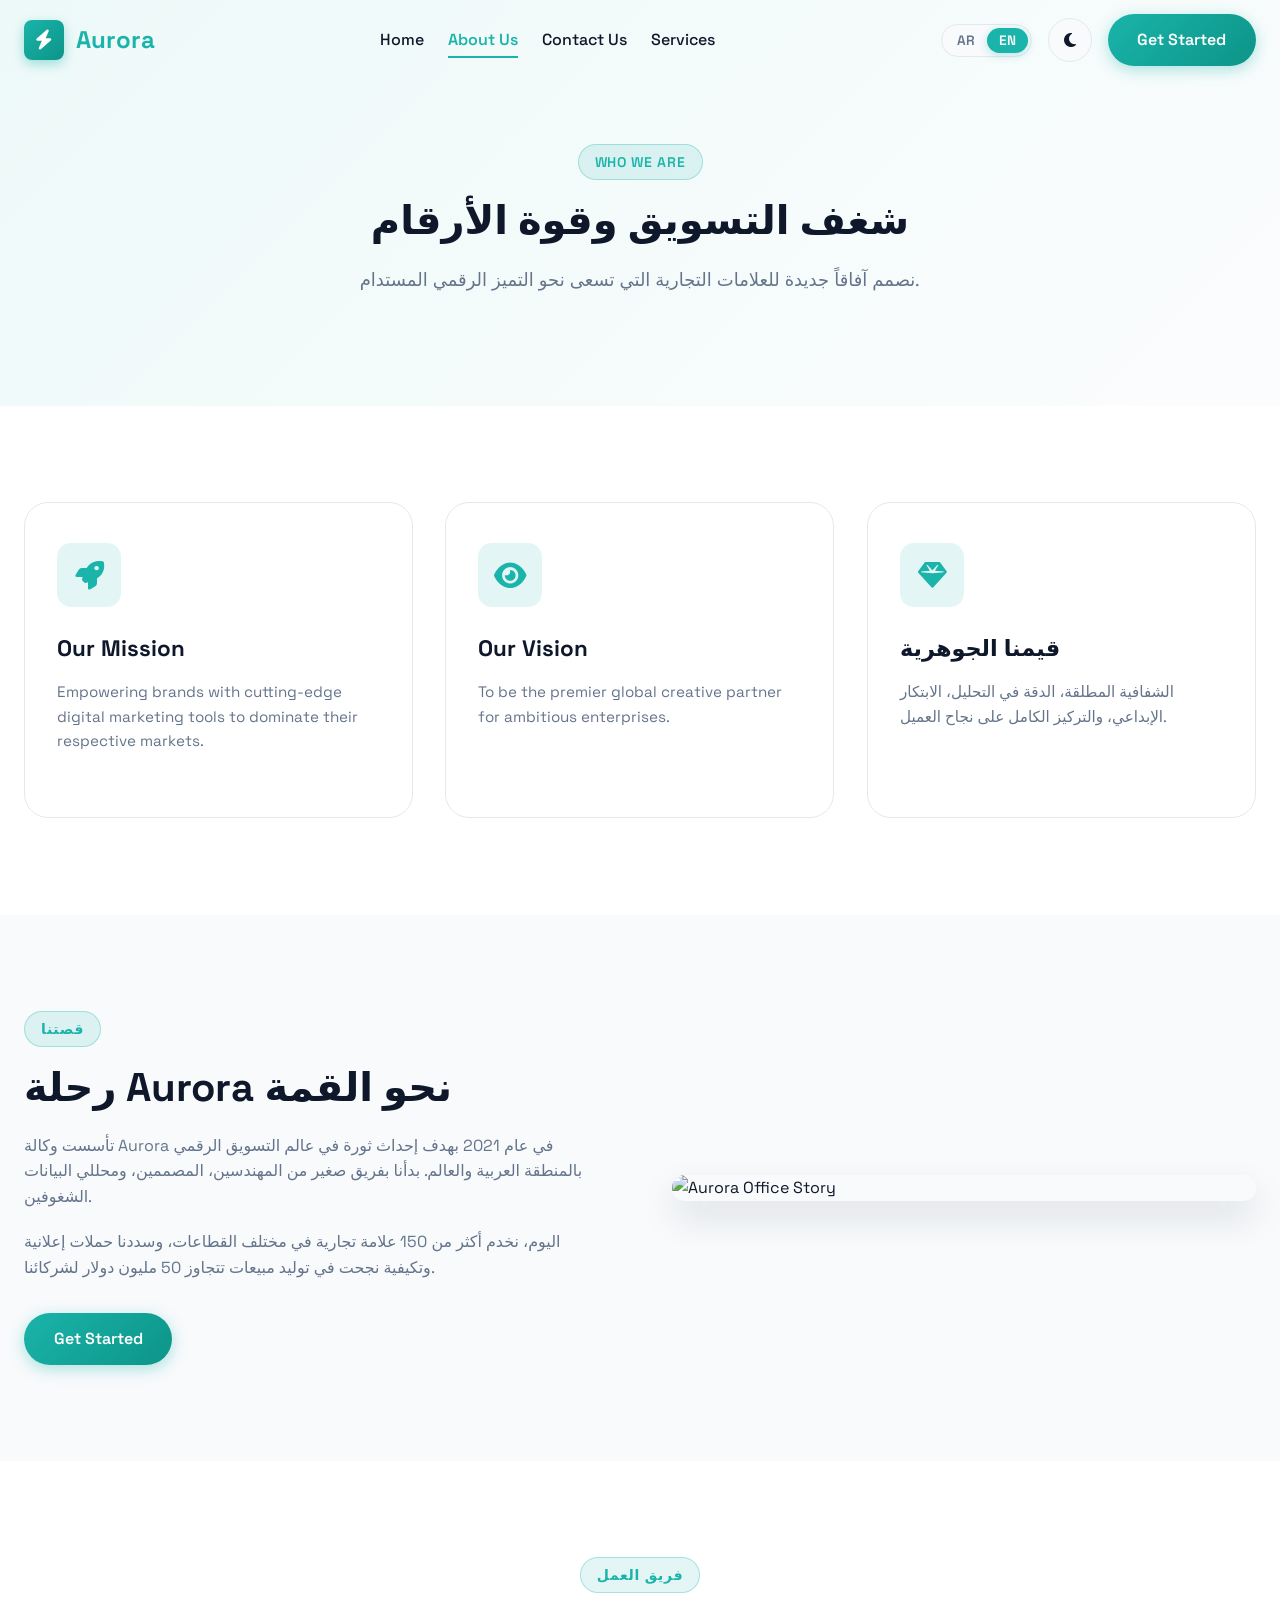
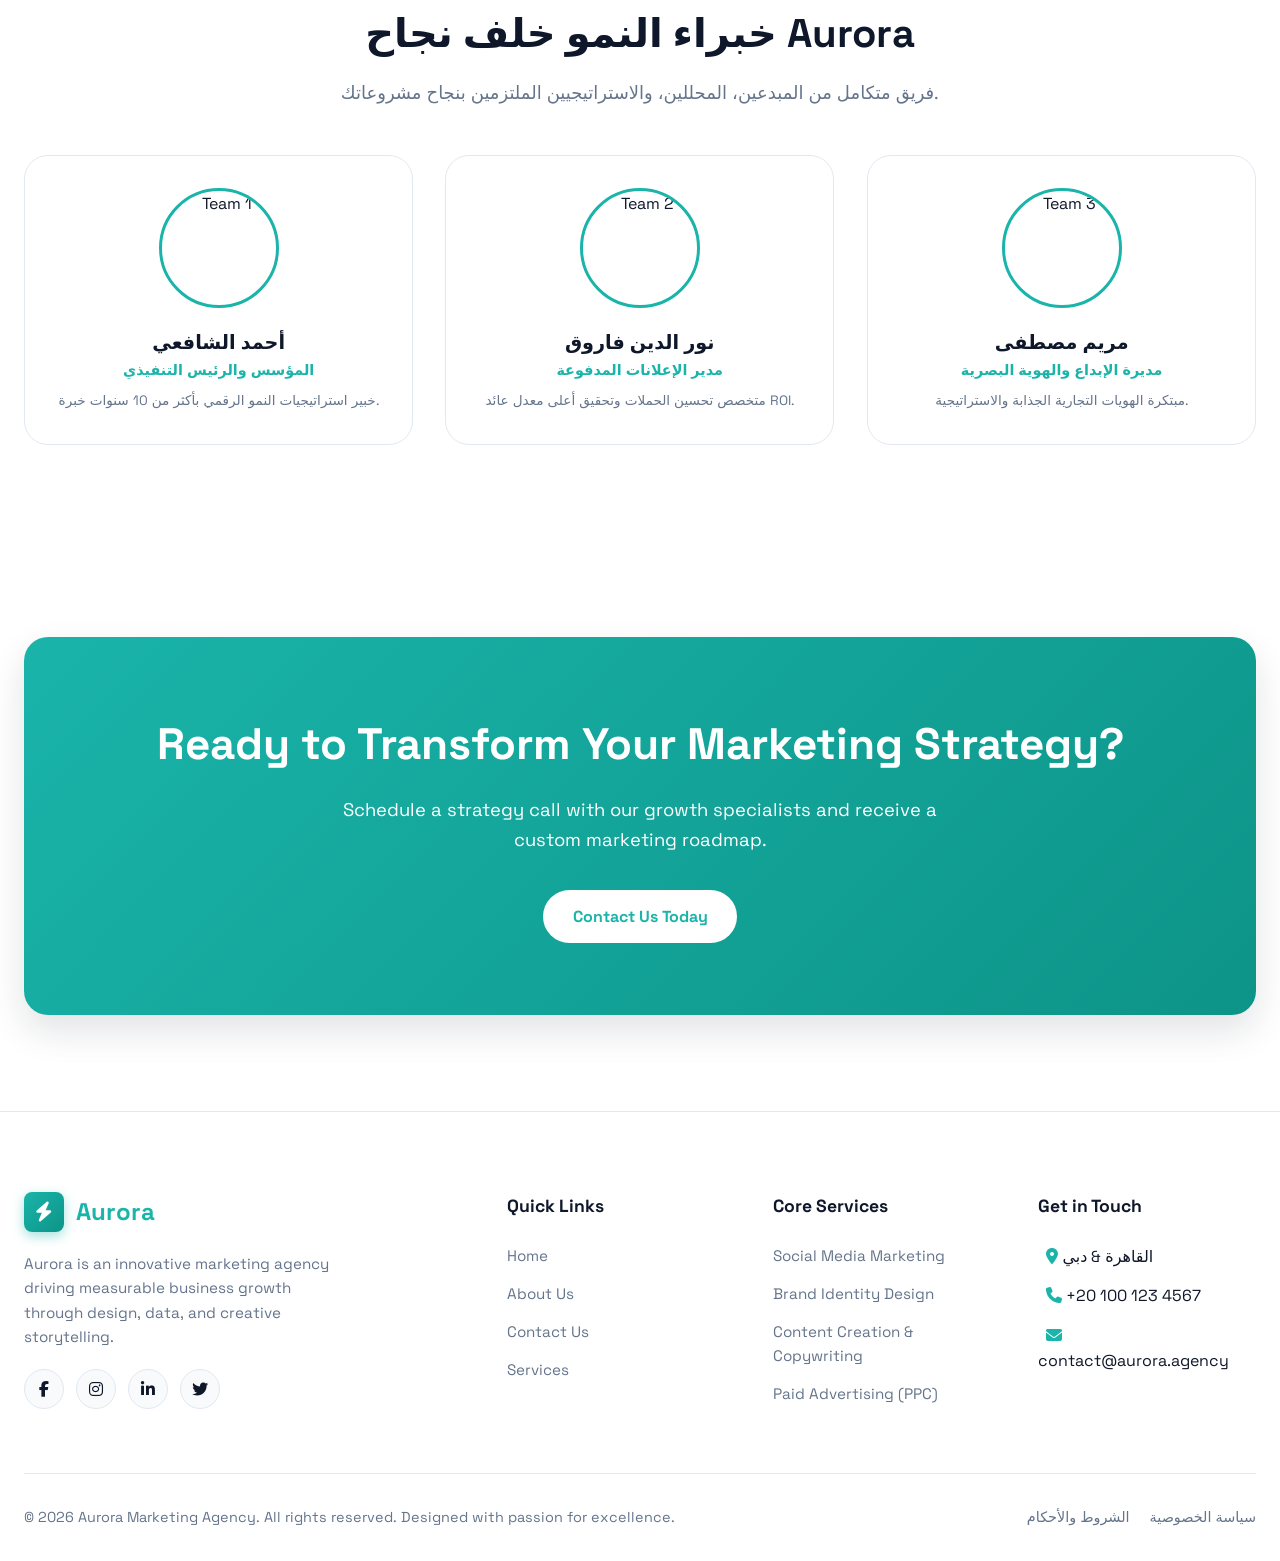
==== commit be883ba9: "some changes" ====
--- a/about.html
+++ b/about.html
@@ -66,6 +66,11 @@
             <li>
               <a href="contact.html" class="nav-link" data-i18n="nav.contact"
                 >تواصل معنا</a
+              >
+            </li>
+            <li>
+              <a href="services.html" class="nav-link" data-i18n="nav.services"
+                >خدماتنا</a
               >
             </li>
           </ul>
@@ -129,6 +134,11 @@
           <li style="margin: 0 -0.75rem; padding: 0.75rem">
             <a href="contact.html" class="nav-link" data-i18n="nav.contact"
               >تواصل معنا</a
+            >
+          </li>
+          <li style="margin: 0 -0.75rem; padding: 0.75rem">
+            <a href="services.html" class="nav-link" data-i18n="nav.services"
+              >خدماتنا</a
             >
           </li>
         </ul>
@@ -418,6 +428,7 @@
               <a href="index.html" data-i18n="nav.home">الرئيسية</a>
               <a href="about.html" data-i18n="nav.about">من نحن</a>
               <a href="contact.html" data-i18n="nav.contact">تواصل معنا</a>
+              <a href="services.html" data-i18n="nav.services">خدماتنا</a>
             </div>
           </div>
 
--- a/css/style.css
+++ b/css/style.css
@@ -507,9 +507,9 @@
 
 .hero-card-main {
   background: var(--bg-card);
-  border: 1px solid var(--border-color);
+  border: 0.5px solid var(--border-color);
   border-radius: var(--radius-lg);
-  padding: 1.5rem;
+  padding: 1.1rem;
   box-shadow: var(--shadow-lg);
   position: relative;
   overflow: hidden;
@@ -518,7 +518,7 @@
 .hero-card-main img {
   border-radius: var(--radius-md);
   width: 100%;
-  height: 380px;
+  height: 70vh;
   object-fit: cover;
 }
 
--- a/css/responsive.css
+++ b/css/responsive.css
@@ -195,10 +195,6 @@
   }
 
   /* Scroll Pinning Animations for Mobile */
-  .hero-visual {
-    animation: smoothScroll 15s ease-in-out infinite;
-  }
-
   .service-card {
     animation: slideInSmooth 0.8s ease-out forwards;
   }
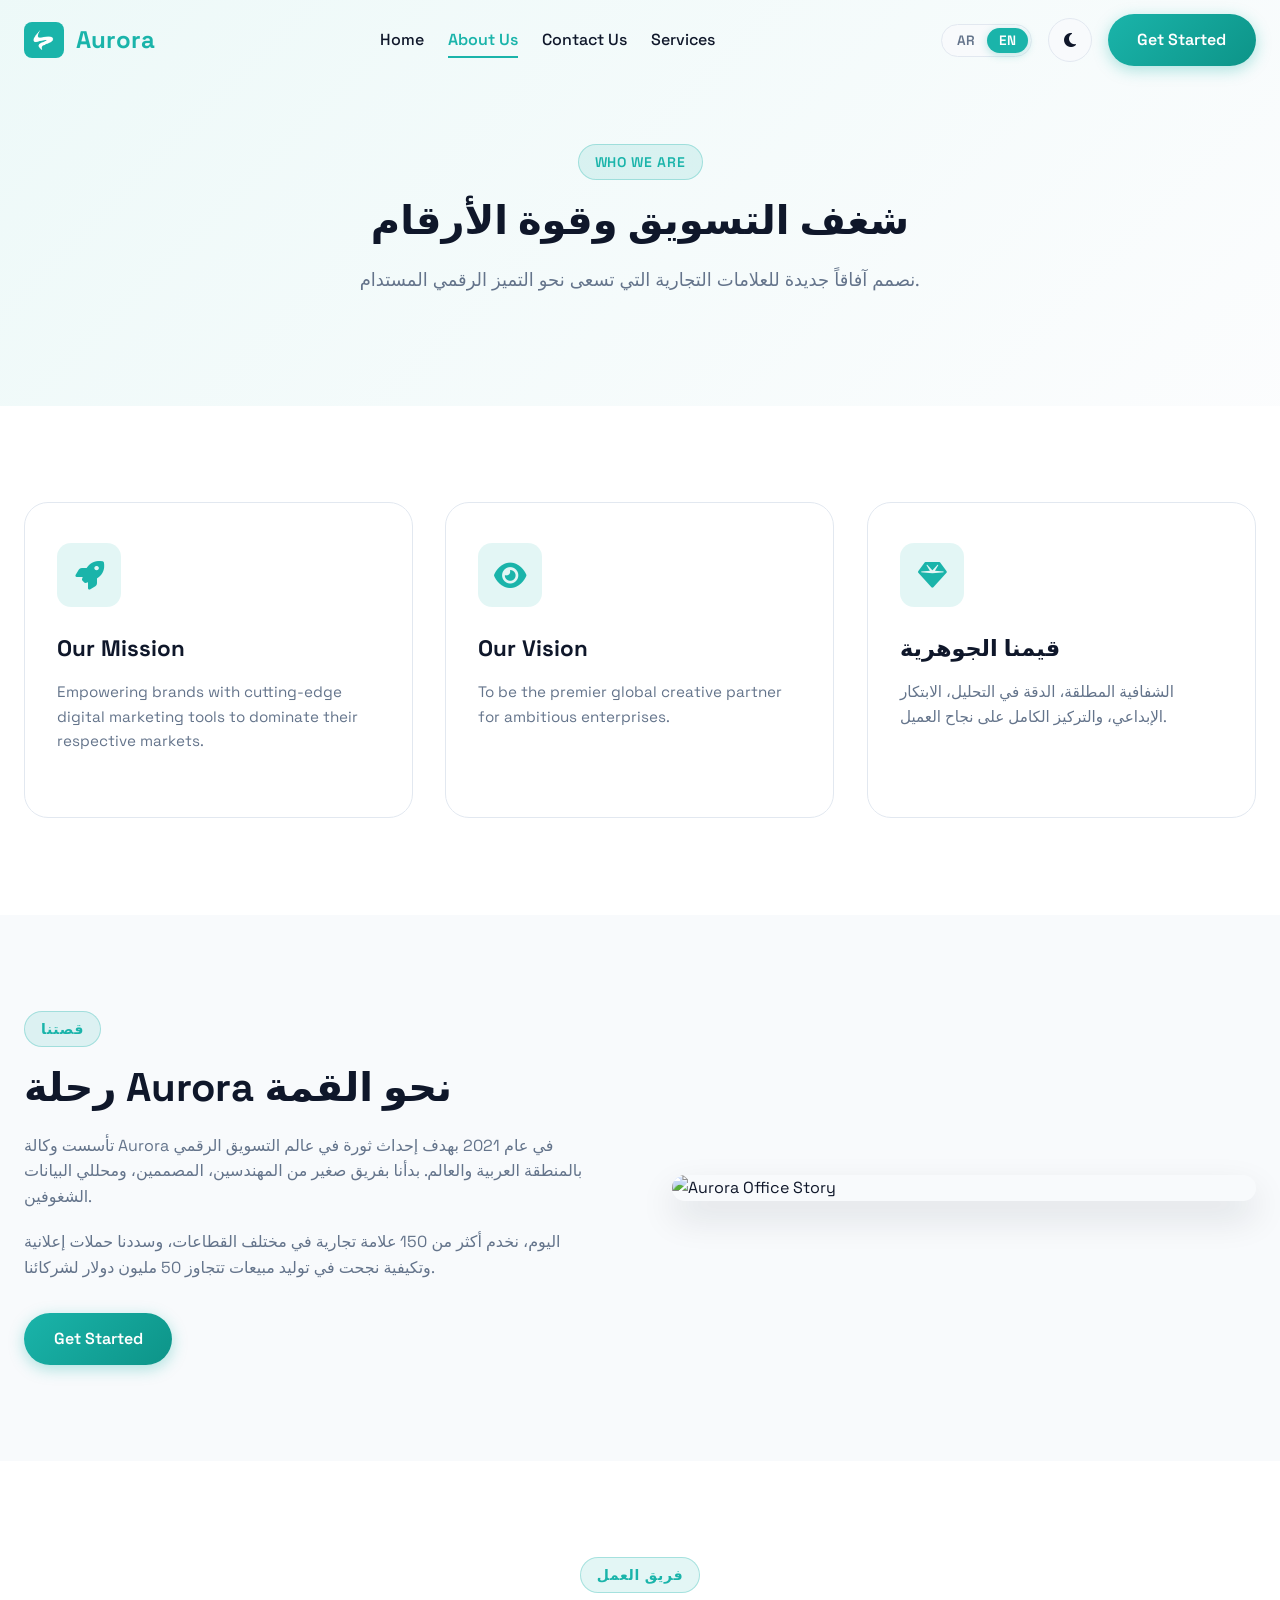
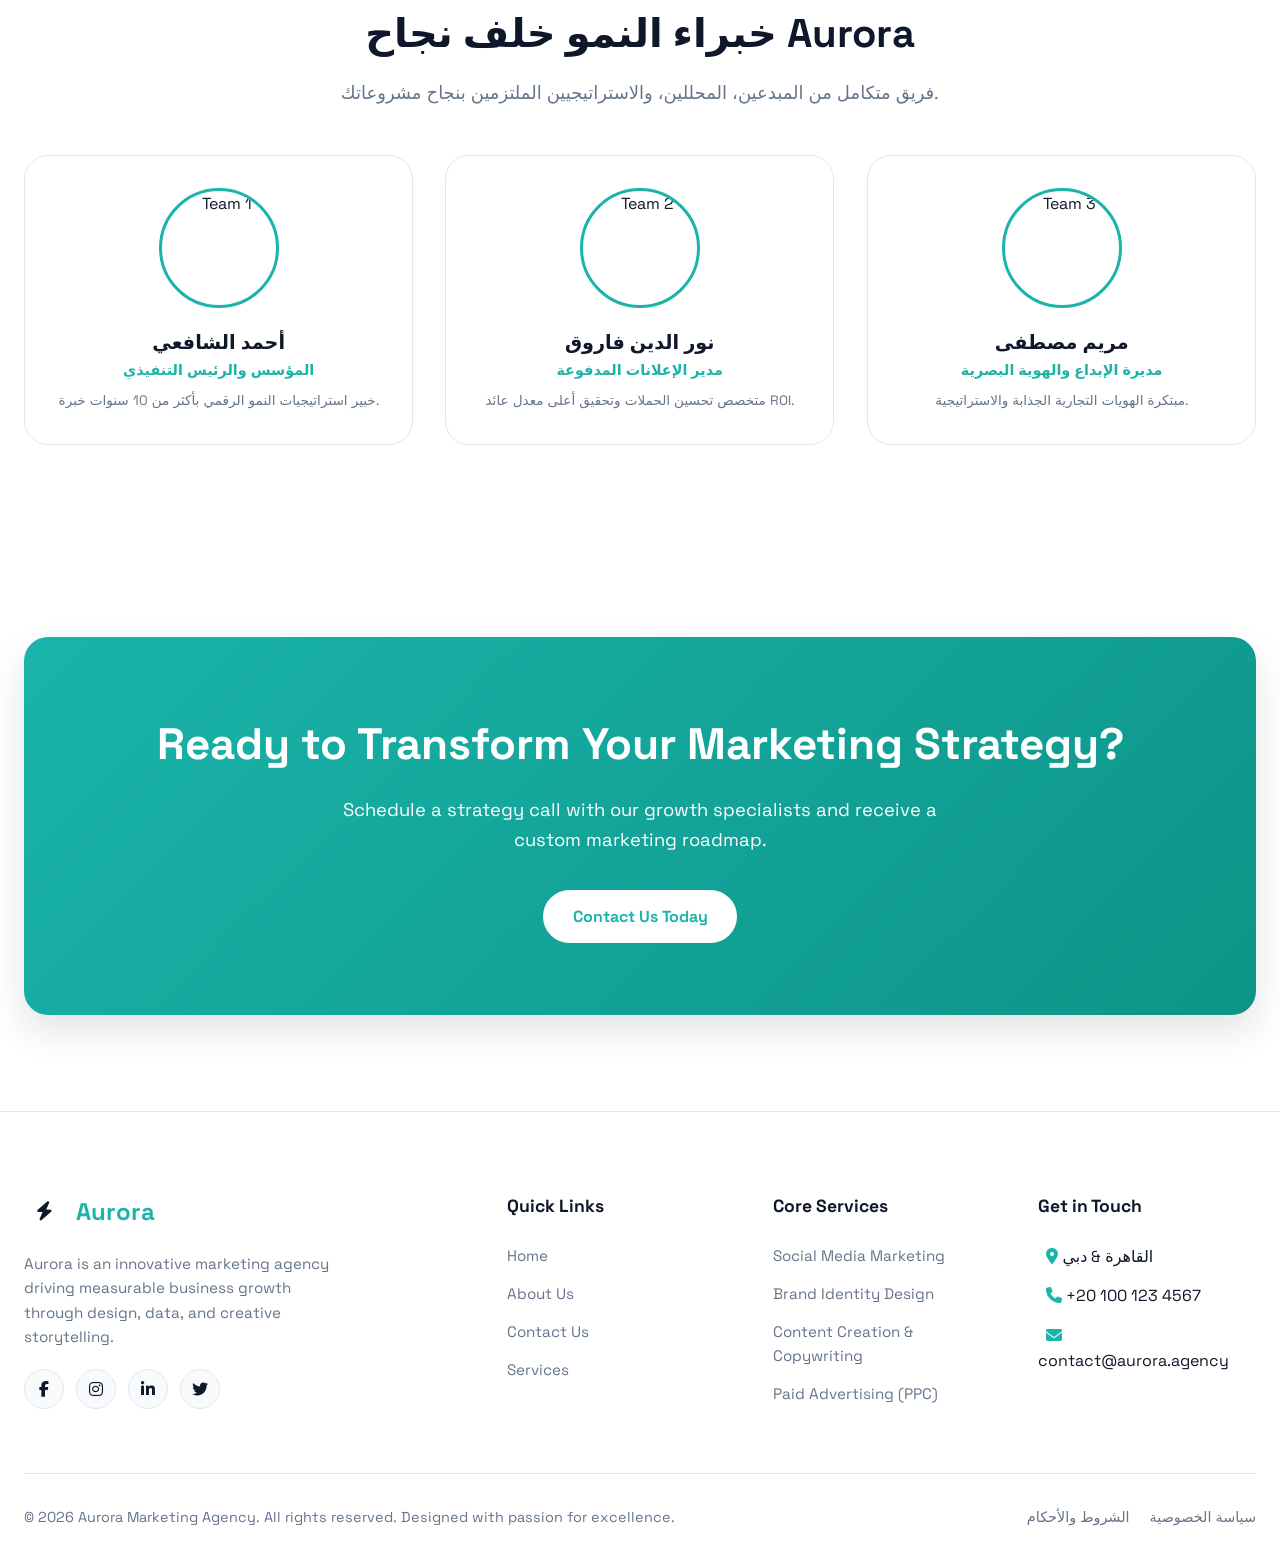
==== commit ca6d3f82: "edit logo" ====
--- a/about.html
+++ b/about.html
@@ -10,10 +10,7 @@
     />
 
     <!-- Favicon -->
-    <link
-      rel="icon"
-      href="data:image/svg+xml,<svg xmlns=%22http://www.w3.org/2000/svg%22 viewBox=%220 0 100 100%22><text y=%22.9em%22 font-size=%2290%22>⚡</text></svg>"
-    />
+    <link rel="icon" href="assets/img/logo.png" />
 
     <!-- Stylesheets -->
     <link rel="stylesheet" href="css/style.css" />
@@ -48,7 +45,9 @@
       <div class="container">
         <nav class="navbar">
           <a href="index.html" class="logo">
-            <div class="logo-icon"><i class="fas fa-bolt"></i></div>
+            <div class="logo-icon">
+              <img src="assets/img/logo.png" alt="logo" />
+            </div>
             <span>Aurora</span>
           </a>
 
--- a/css/style.css
+++ b/css/style.css
@@ -261,14 +261,15 @@
 .logo-icon {
   width: 40px;
   height: 40px;
-  background: var(--gradient-primary);
   border-radius: var(--radius-sm);
   display: flex;
   align-items: center;
   justify-content: center;
-  color: #ffffff;
-  font-size: 1.25rem;
-  box-shadow: 0 4px 12px rgba(26, 180, 170, 0.4);
+  font-size: 1.2rem;
+}
+
+.logo-icon img {
+  border-radius: var(--radius-sm);
 }
 
 .logo span {
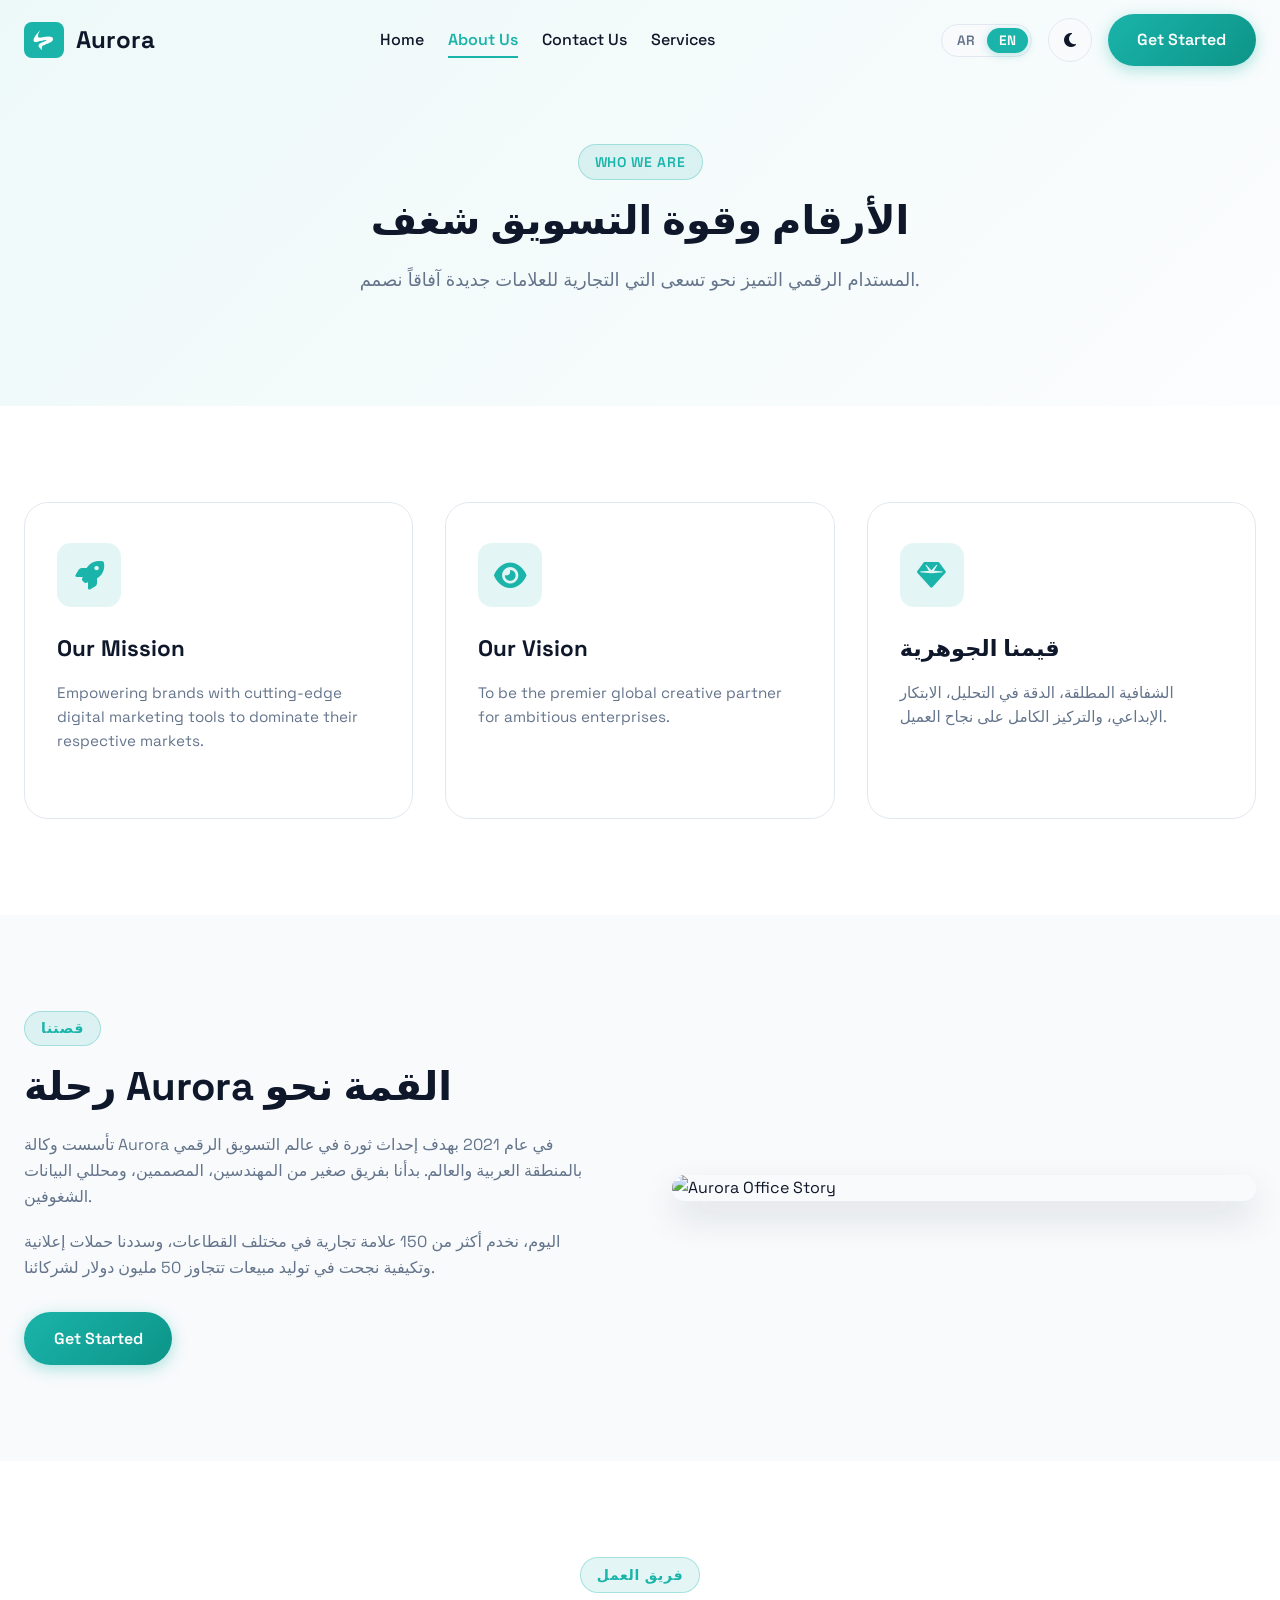
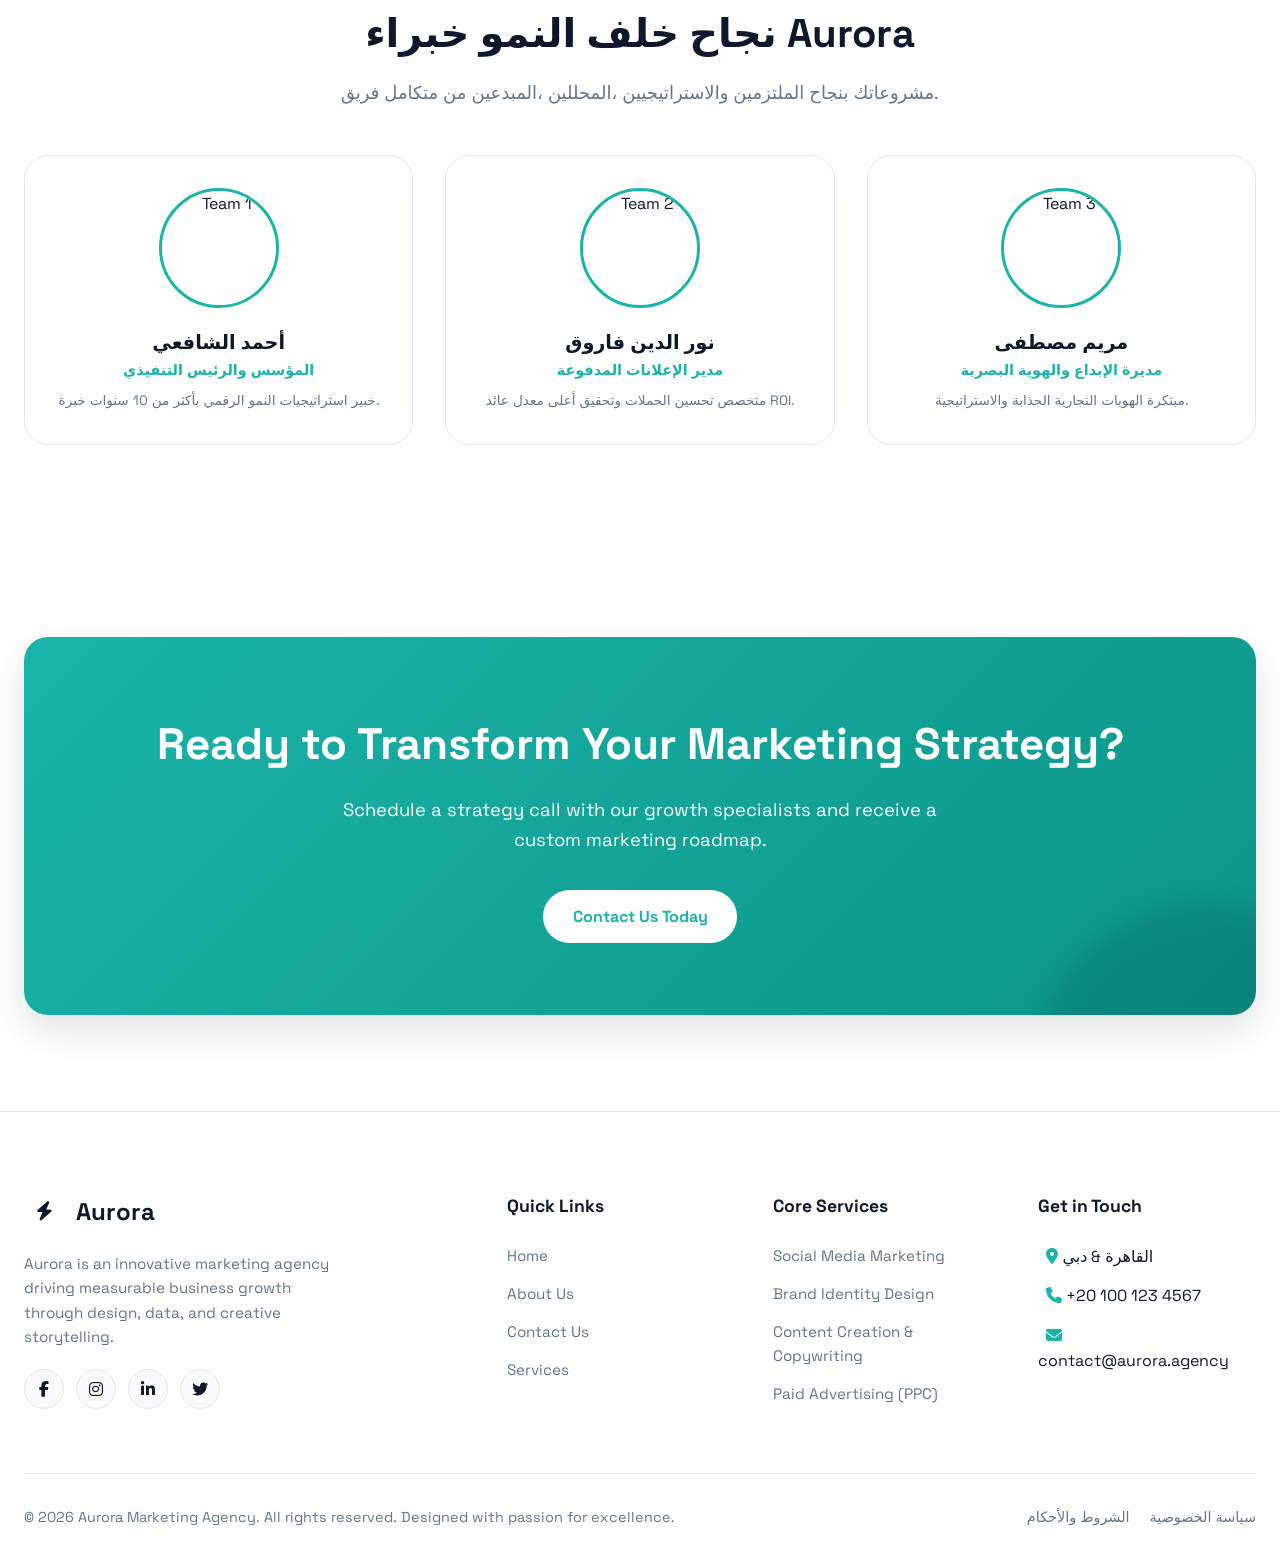
==== commit 52fa0574: "adding some animations + edit responsive" ====
--- a/about.html
+++ b/about.html
@@ -15,6 +15,7 @@
     <!-- Stylesheets -->
     <link rel="stylesheet" href="css/style.css" />
     <link rel="stylesheet" href="css/responsive.css" />
+    <link rel="stylesheet" href="animations/aurora-animations.css" />
 
     <!-- FontAwesome 6 Icons CDN -->
     <link
@@ -169,6 +170,7 @@
     <section class="section-padding">
       <div class="container">
         <div
+          class="about-values-grid"
           style="
             display: grid;
             grid-template-columns: repeat(3, 1fr);
@@ -212,6 +214,7 @@
     >
       <div class="container">
         <div
+          class="about-story-grid"
           style="
             display: grid;
             grid-template-columns: 1fr 1fr;
@@ -263,6 +266,7 @@
         </div>
 
         <div
+          class="about-team-grid"
           style="
             display: grid;
             grid-template-columns: repeat(auto-fit, minmax(240px, 1fr));
@@ -500,7 +504,7 @@
     <script src="js/theme.js"></script>
     <script src="js/language.js"></script>
     <script src="js/navbar.js"></script>
-    <script src="js/animation.js"></script>
+    <script src="animations/aurora-animations.js"></script>
     <script src="js/main.js"></script>
   </body>
 </html>
--- a/css/style.css
+++ b/css/style.css
@@ -270,10 +270,6 @@
 
 .logo-icon img {
   border-radius: var(--radius-sm);
-}
-
-.logo span {
-  color: var(--primary-color);
 }
 
 .nav-menu {
--- a/css/responsive.css
+++ b/css/responsive.css
@@ -194,12 +194,64 @@
     left: 1.25rem;
   }
 
-  /* Scroll Pinning Animations for Mobile */
+  .about-values-grid,
+  .about-story-grid,
+  .home-about-grid,
+  .contact-form-grid {
+    grid-template-columns: 1fr !important;
+    gap: 1.25rem !important;
+  }
+
+  .about-team-grid,
+  .services-process-grid {
+    grid-template-columns: repeat(2, minmax(0, 1fr)) !important;
+    gap: 1rem !important;
+  }
+
+  .contact-info-card,
+  .contact-form-wrapper {
+    padding: 1.5rem 1rem;
+  }
+
+  .info-item {
+    gap: 0.85rem;
+    margin-bottom: 1.35rem;
+  }
+
+  .info-content p,
+  .info-content a,
+  .form-control {
+    font-size: 0.9rem;
+    overflow-wrap: anywhere;
+  }
+
+  .faq-header {
+    align-items: flex-start;
+    gap: 1rem;
+    padding: 1.1rem;
+    font-size: 1rem;
+  }
+
+  .faq-body {
+    padding-inline: 1.1rem;
+  }
+
+  .map-mockup {
+    height: 240px;
+  }
+}
+
+@media (max-width: 420px) {
+  .about-team-grid,
+  .services-process-grid {
+    grid-template-columns: 1fr !important;
+  }
+
   .service-card {
-    animation: slideInSmooth 0.8s ease-out forwards;
-  }
-
-  .portfolio-card {
-    animation: fadeInSmooth 0.8s ease-out forwards;
-  }
-}
+    padding: 1.5rem 1.25rem;
+  }
+
+  .portfolio-grid {
+    grid-template-columns: minmax(0, 1fr);
+  }
+}
--- a/animations/aurora-animations.css
+++ b/animations/aurora-animations.css
@@ -0,0 +1,183 @@
+/* Aurora Animation Kit -----------------------------------------------------
+   Portable selectors live in aurora-animations.js. Copy this folder to a new
+   project, then edit the SELECTORS object there to match its class names. */
+
+:root {
+  --ak-progress: 0;
+}
+
+.ak-progress {
+  position: fixed;
+  inset: 0 auto auto 0;
+  width: calc(var(--ak-progress) * 100%);
+  height: 3px;
+  z-index: 3001;
+  background: linear-gradient(90deg, #1ab4aa, #78f3df, #0d9488);
+  box-shadow: 0 0 14px rgba(26, 180, 170, 0.85);
+  transform-origin: left center;
+}
+
+[dir='rtl'] .ak-progress {
+  inset-inline: auto 0;
+  transform-origin: right center;
+}
+
+.ak-hero-ready .hero-content,
+.ak-hero-ready .hero-visual {
+  animation: akHeroEnter 0.9s cubic-bezier(0.16, 1, 0.3, 1) both;
+}
+
+.ak-hero-ready .hero-visual {
+  animation-delay: 0.12s;
+}
+
+@keyframes akHeroEnter {
+  from {
+    opacity: 0;
+    transform: translate3d(var(--ak-enter-x, 0), 32px, 0) scale(0.96);
+  }
+  to {
+    opacity: 1;
+    transform: translate3d(0, 0, 0) scale(1);
+  }
+}
+
+.ak-reveal {
+  opacity: 1;
+  transform: translate3d(0, 0, 0);
+  transition:
+    opacity 0.7s cubic-bezier(0.16, 1, 0.3, 1),
+    transform 0.7s cubic-bezier(0.16, 1, 0.3, 1);
+  transition-delay: var(--ak-delay, 0ms);
+}
+
+.ak-observer-ready .ak-reveal {
+  opacity: 0;
+  transform: translate3d(var(--ak-reveal-x, 0), 28px, 0) scale(0.975);
+}
+.ak-observer-ready .ak-reveal.ak-visible {
+  opacity: 1;
+  transform: translate3d(0, 0, 0) scale(1);
+}
+.ak-observer-ready .ak-reveal.ak-exit-up {
+  opacity: 0.15;
+  transform: translate3d(0, -24px, 0) scale(0.98);
+}
+
+.ak-text .ak-word {
+  display: inline-block;
+  opacity: 1;
+  transform: translateY(0);
+  transition:
+    opacity 0.48s ease,
+    transform 0.48s cubic-bezier(0.16, 1, 0.3, 1);
+  transition-delay: calc(var(--ak-word-index) * 28ms);
+}
+
+.ak-observer-ready .ak-text:not(.ak-visible) .ak-word {
+  opacity: 0;
+  transform: translateY(0.72em);
+}
+.ak-observer-ready .ak-text.ak-exit-up .ak-word {
+  opacity: 0;
+  transform: translateY(-0.5em);
+}
+
+.ak-parallax {
+  transform: translate3d(0, var(--ak-parallax-y, 0px), 0)
+    scale(var(--ak-parallax-scale, 1));
+  will-change: transform;
+}
+
+.ak-navbar-ready {
+  animation: akNavDrop 0.7s cubic-bezier(0.16, 1, 0.3, 1) both;
+}
+@keyframes akNavDrop {
+  from {
+    opacity: 0;
+    transform: translateY(-22px);
+  }
+  to {
+    opacity: 1;
+    transform: translateY(0);
+  }
+}
+
+.ak-cta {
+  isolation: isolate;
+}
+.ak-cta::before {
+  content: '';
+  position: absolute;
+  inset: -45%;
+  z-index: -1;
+  background: radial-gradient(
+    circle,
+    rgba(255, 255, 255, 0.42),
+    transparent 48%
+  );
+  animation: akGlow 6s ease-in-out infinite alternate;
+}
+@keyframes akGlow {
+  from {
+    transform: translate(-18%, -12%) scale(0.75);
+  }
+  to {
+    transform: translate(18%, 12%) scale(1.12);
+  }
+}
+
+.ak-magnetic {
+  will-change: transform;
+  transition: transform 0.22s ease;
+}
+.ak-footer {
+  transition:
+    opacity 0.7s ease,
+    transform 0.7s cubic-bezier(0.16, 1, 0.3, 1);
+}
+.ak-observer-ready .ak-footer {
+  opacity: 0;
+  transform: translateY(36px);
+}
+.ak-observer-ready .ak-footer.ak-visible {
+  opacity: 1;
+  transform: translateY(0);
+}
+.ak-observer-ready .ak-footer.ak-exit-up {
+  opacity: 0.2;
+  transform: translateY(-24px);
+}
+
+@media (max-width: 767px) {
+  .ak-observer-ready .ak-reveal {
+    transform: translate3d(var(--ak-reveal-x, 0), 20px, 0) scale(0.985);
+  }
+  .ak-hero-ready .hero-content,
+  .ak-hero-ready .hero-visual {
+    animation-duration: 0.68s;
+  }
+  .ak-progress {
+    height: 2px;
+  }
+}
+
+@media (prefers-reduced-motion: reduce) {
+  .ak-progress,
+  .ak-reveal,
+  .ak-text .ak-word,
+  .ak-footer {
+    transition: none !important;
+  }
+  .ak-hero-ready .hero-content,
+  .ak-hero-ready .hero-visual,
+  .ak-cta::before {
+    animation: none !important;
+  }
+  .ak-observer-ready .ak-reveal,
+  .ak-observer-ready .ak-text .ak-word,
+  .ak-observer-ready .ak-footer {
+    opacity: 1 !important;
+    transform: none !important;
+  }
+}
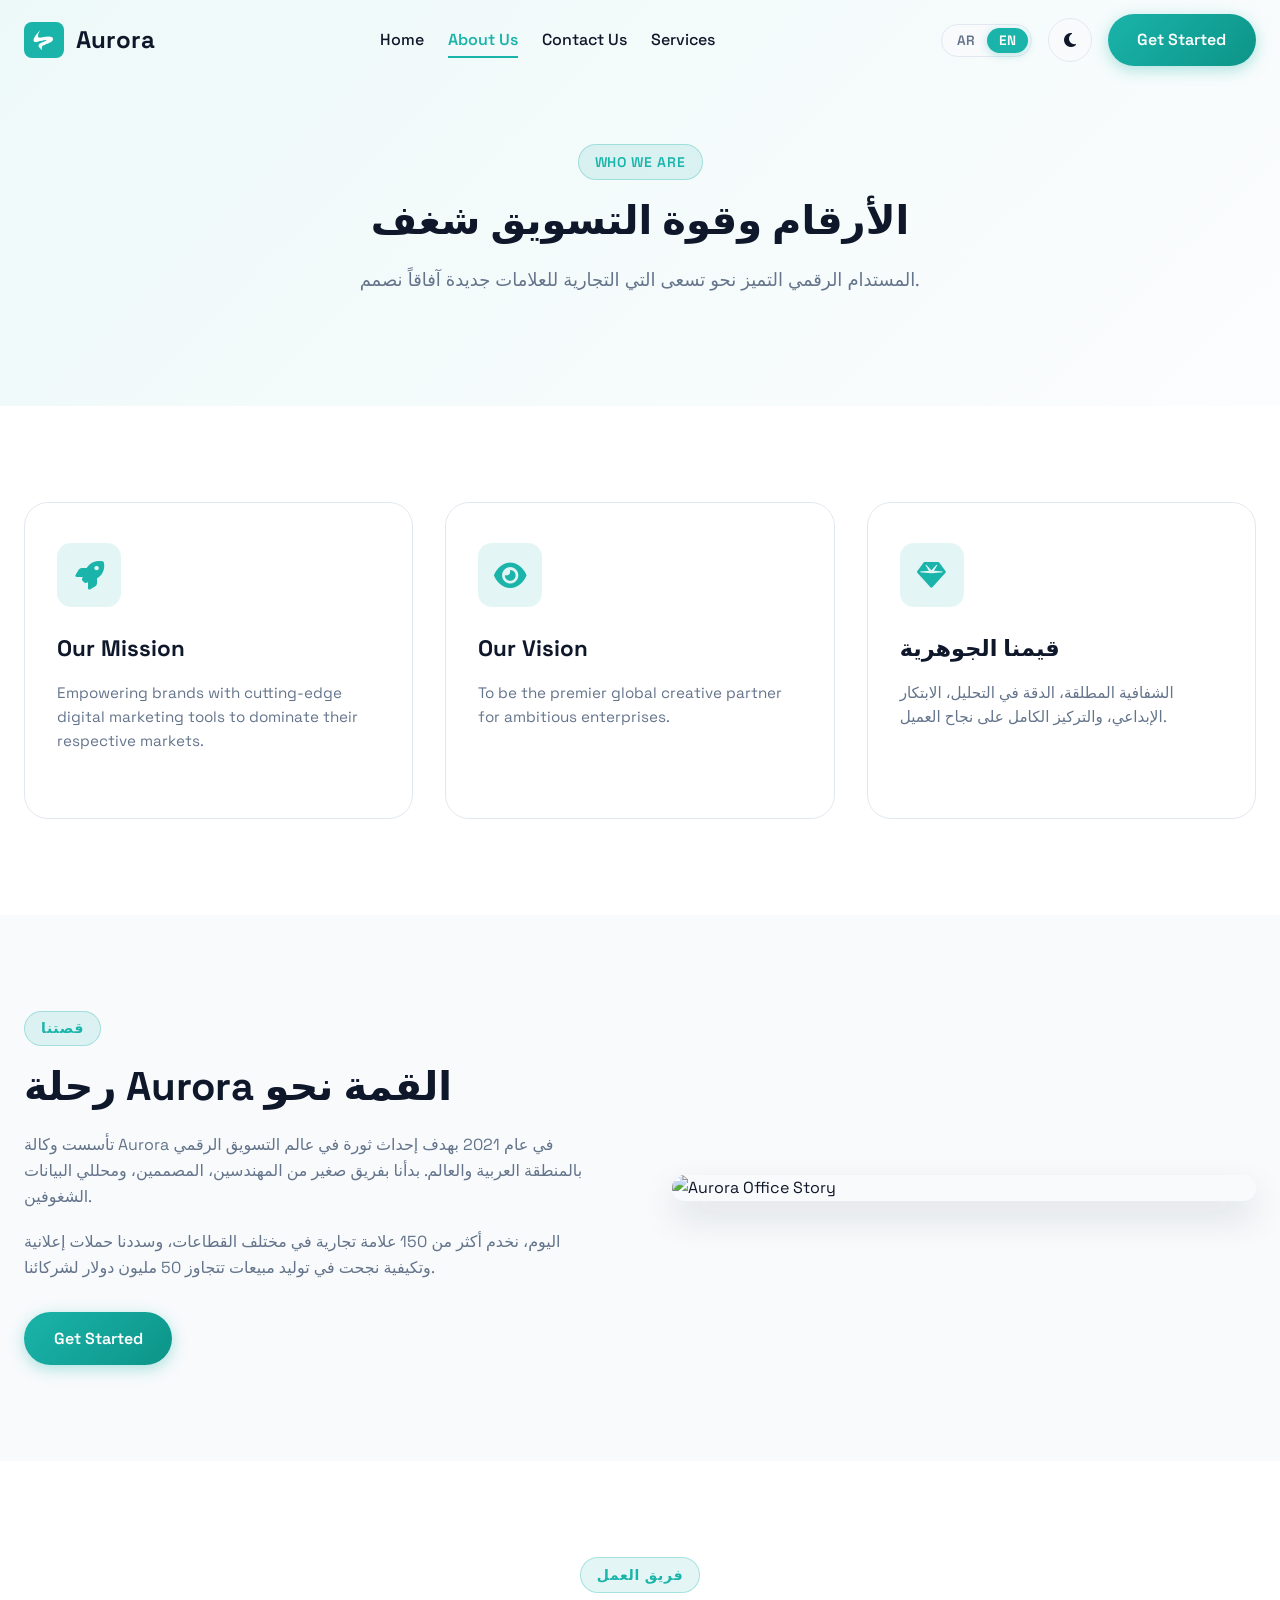
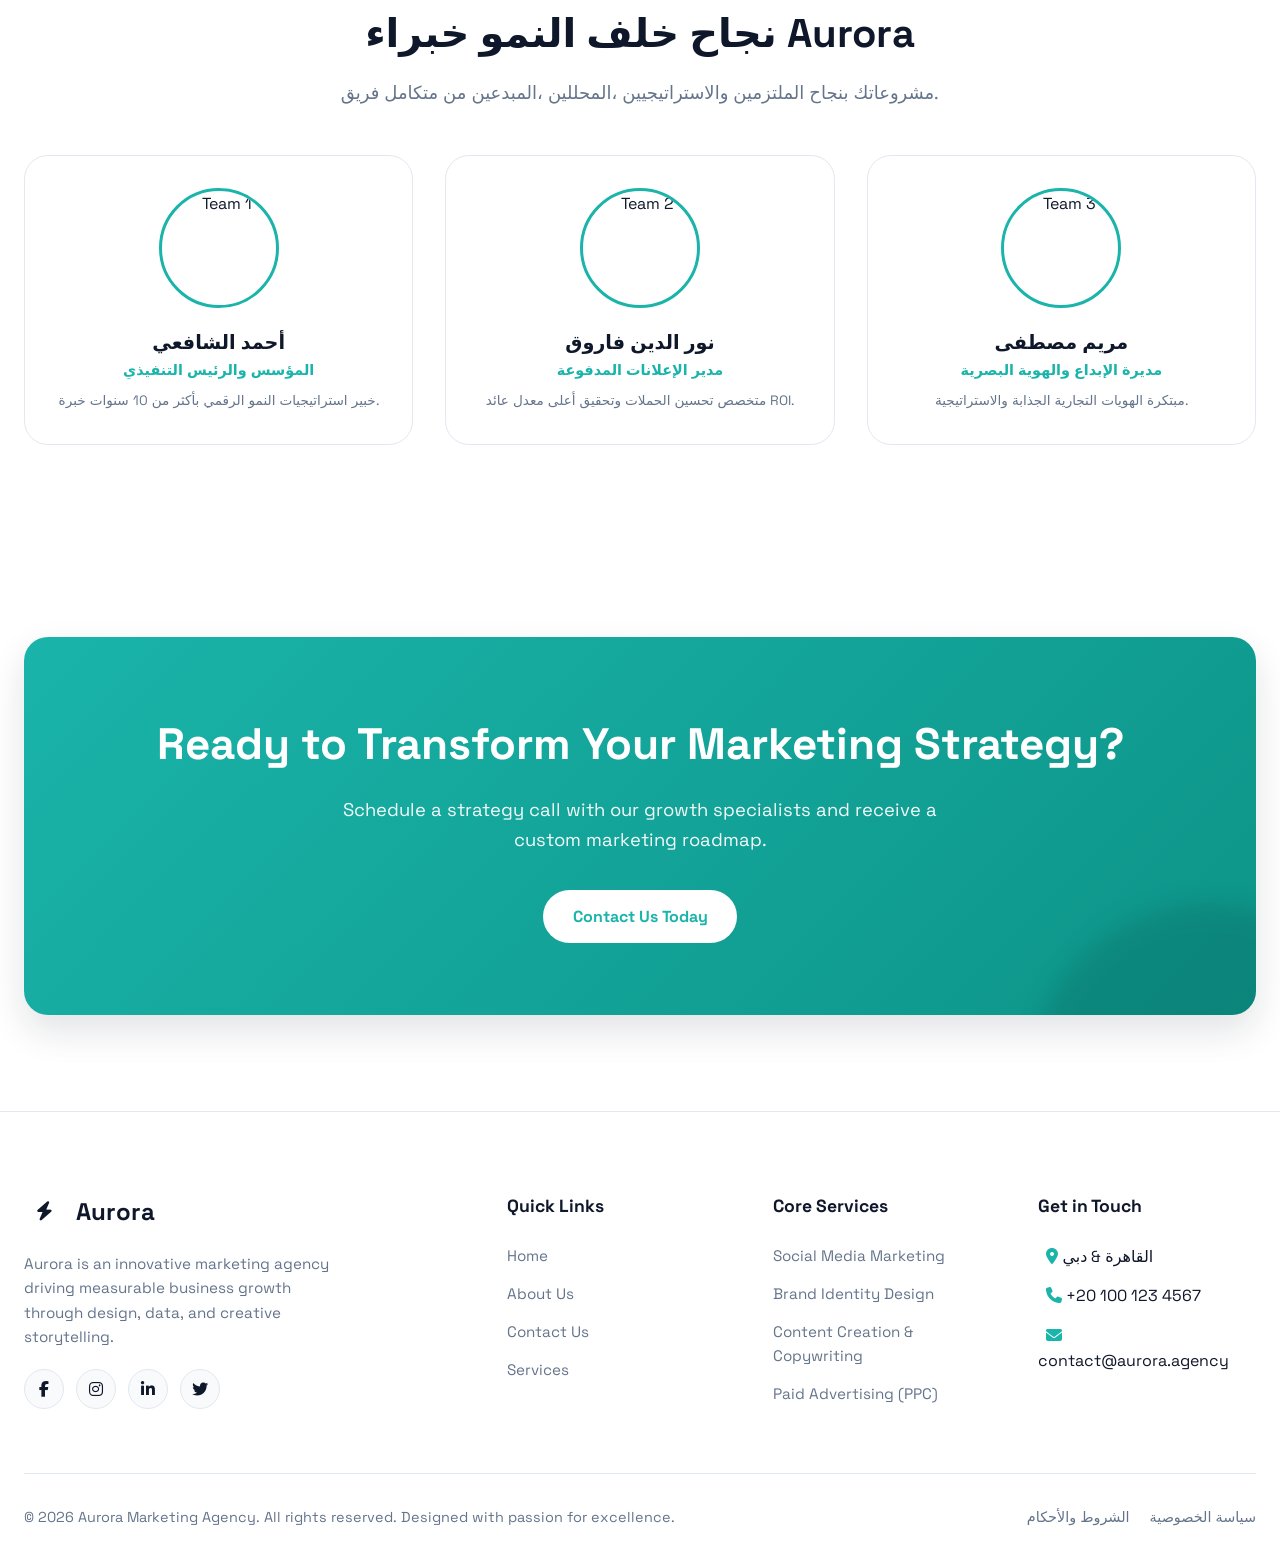
==== commit e486bf94: "edit loading problems with language and animations -1" ====
--- a/about.html
+++ b/about.html
@@ -1,6 +1,17 @@
 <!doctype html>
 <html lang="ar" dir="rtl" data-theme="light">
   <head>
+    <!-- CRITICAL: منع ظهور اللغة الغلط قبل التحميل -->
+    <script>
+      (function () {
+        var lang = localStorage.getItem('aurora_lang') || 'en';
+        var html = document.documentElement;
+        html.setAttribute('lang', lang);
+        html.setAttribute('dir', lang === 'ar' ? 'rtl' : 'ltr');
+        html.style.colorScheme = html.getAttribute('data-theme') || 'light';
+        html.classList.add('aurora-loading');
+      })();
+    </script>
     <meta charset="UTF-8" />
     <meta name="viewport" content="width=device-width, initial-scale=1.0" />
     <title>من نحن | Aurora Marketing Agency</title>
@@ -37,7 +48,7 @@
   </head>
   <body>
     <!-- Page Loader with Ripple Effect -->
-    <div class="page-loader">
+    <div class="page-loader active">
       <div class="loading-ripple"></div>
     </div>
 
@@ -506,5 +517,63 @@
     <script src="js/navbar.js"></script>
     <script src="animations/aurora-animations.js"></script>
     <script src="js/main.js"></script>
+    <!-- Loader Coordination: يشيل اللودر لما اللغة والأنيميشن يخلصوا -->
+    <script>
+      (function () {
+        var langReady = false,
+          animReady = false,
+          loadReady = false,
+          startTime = Date.now(),
+          minTime = 1050; // ← أقل وقت عشان الـ ripple يكمل دورة
+
+        function hideLoader() {
+          var elapsed = Date.now() - startTime;
+          var wait = Math.max(0, minTime - elapsed);
+
+          setTimeout(function () {
+            var loader = document.querySelector('.page-loader');
+            if (loader) {
+              loader.classList.remove('active');
+              // اشيله من DOM بعد ما يختفى
+              setTimeout(function () {
+                if (loader.parentNode) loader.parentNode.removeChild(loader);
+              }, 800);
+            }
+          }, wait);
+        }
+
+        function check() {
+          // ← لو عايز تستنى الصور خليها 3 شروط، لو مش عايز استخدم الشرطين بس
+          if (langReady && animReady /* && loadReady */) {
+            hideLoader();
+          }
+        }
+
+        document.addEventListener('aurora:langready', function () {
+          langReady = true;
+          check();
+        });
+
+        document.addEventListener('aurora:animready', function () {
+          animReady = true;
+          check();
+        });
+
+        // ← شيل التعليق ده لو عايز تستنى الصور تحمل
+        /*
+  window.addEventListener('load', function () {
+    loadReady = true;
+    check();
+  });
+  */
+
+        // Fallback
+        setTimeout(function () {
+          if (!langReady || !animReady) {
+            hideLoader();
+          }
+        }, 3500);
+      })();
+    </script>
   </body>
 </html>
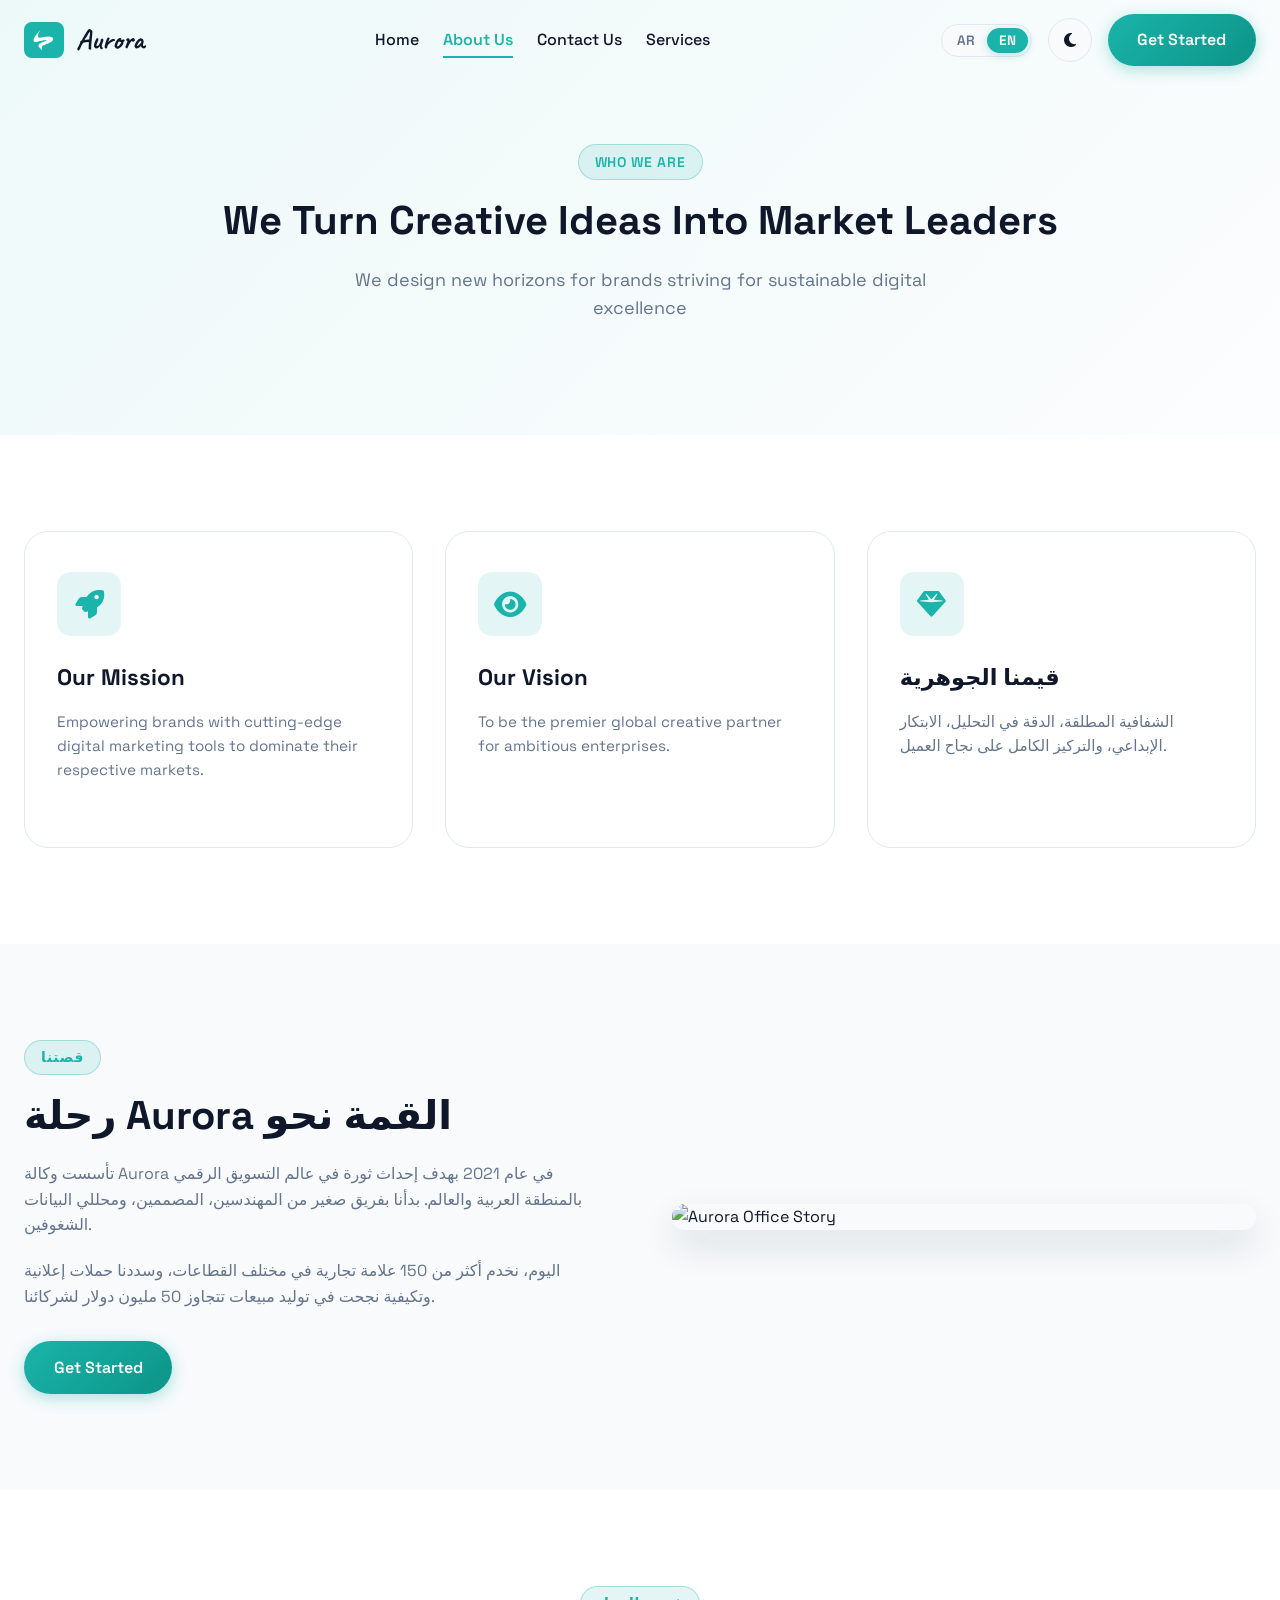
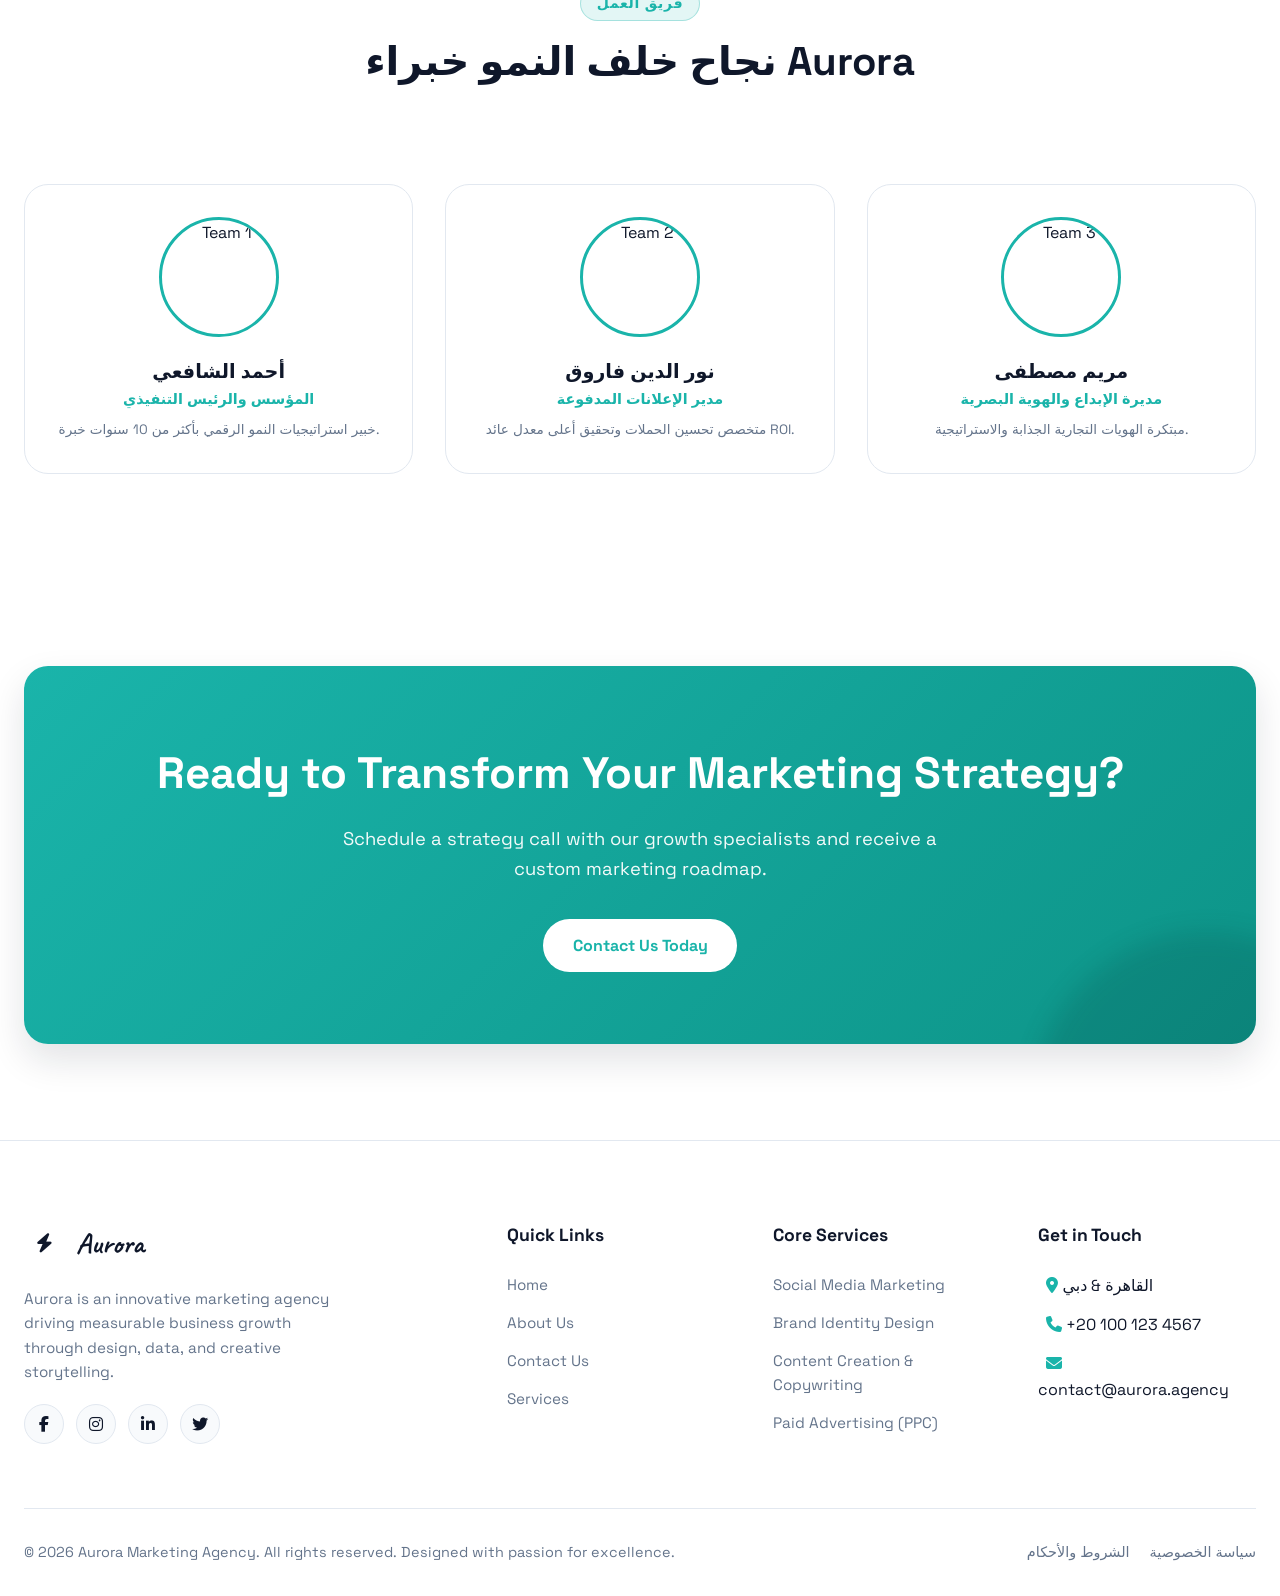
==== commit c5d4bdbb: "fixing overlay freeze final-1" ====
--- a/about.html
+++ b/about.html
@@ -58,7 +58,7 @@
         <nav class="navbar">
           <a href="index.html" class="logo">
             <div class="logo-icon">
-              <img src="assets/img/logo.png" alt="logo" />
+              <img src="assets/img/logo.png" alt="logo" loading="eager" />
             </div>
             <span>Aurora</span>
           </a>
@@ -157,7 +157,7 @@
       <div style="margin-top: 2rem">
         <a
           href="contact.html"
-          class="btn btn-primary"
+          class="btn btn-primary drawer-cta"
           style="width: 100%"
           data-i18n="nav.cta"
           >ابدأ الآن</a
@@ -169,8 +169,10 @@
     <section class="hero" style="padding-bottom: 4rem">
       <div class="container text-center">
         <div class="section-tag" data-i18n="about_preview.tag">من نحن</div>
-        <h1 class="section-title">شغف التسويق وقوة الأرقام</h1>
-        <p class="section-subtitle">
+        <h1 class="section-title" data-i18n="about_preview.title">
+          شغف التسويق وقوة الأرقام
+        </h1>
+        <p class="section-subtitle" data-i18n="about_preview.subtitle">
           نصمم آفاقاً جديدة للعلامات التجارية التي تسعى نحو التميز الرقمي
           المستدام.
         </p>
@@ -254,6 +256,7 @@
             <img
               src="https://images.unsplash.com/photo-1556761175-5973dc0f32e7?auto=format&fit=crop&w=800&q=80"
               alt="Aurora Office Story"
+              loading="lazy"
               style="
                 border-radius: var(--radius-lg);
                 box-shadow: var(--shadow-lg);
@@ -292,6 +295,7 @@
             <img
               src="https://images.unsplash.com/photo-1560250097-0b93528c311a?auto=format&fit=crop&w=300&q=80"
               alt="Team 1"
+              loading="lazy"
               style="
                 width: 120px;
                 height: 120px;
@@ -325,6 +329,7 @@
             <img
               src="https://images.unsplash.com/photo-1573496359142-b8d87734a5a2?auto=format&fit=crop&w=300&q=80"
               alt="Team 2"
+              loading="lazy"
               style="
                 width: 120px;
                 height: 120px;
@@ -358,6 +363,7 @@
             <img
               src="https://images.unsplash.com/photo-1580489944761-15a19d654956?auto=format&fit=crop&w=300&q=80"
               alt="Team 3"
+              loading="lazy"
               style="
                 width: 120px;
                 height: 120px;
--- a/css/style.css
+++ b/css/style.css
@@ -4,7 +4,7 @@
 
 @import url('./variables.css');
 @import url('./animation.css');
-@import url('https://fonts.googleapis.com/css2?family=Readex+Pro:wght@300;400;500;600;700;800&family=Space+Grotesk:wght@300;400;500;600;700&display=swap');
+@import url('https://fonts.googleapis.com/css2?family=Caveat:wght@400;500;600;700&family=Readex+Pro:wght@300;400;500;600;700;800&family=Space+Grotesk:wght@300;400;500;600;700&display=swap');
 
 /* --- Base & Reset --- */
 *,
@@ -253,8 +253,9 @@
   display: flex;
   align-items: center;
   gap: 0.75rem;
-  font-size: 1.5rem;
+  font-size: 1.8rem;
   font-weight: 800;
+  font-family: var(--font-logo);
   color: var(--text-main);
 }
 
@@ -352,31 +353,43 @@
 .mobile-drawer {
   position: fixed;
   top: 0;
-  right: -100%;
+  right: 0;
   width: 300px;
-  height: 100vh;
+  height: 100dvh;
   background-color: var(--bg-card);
   box-shadow: var(--shadow-lg);
   z-index: 1050;
   padding: 2rem 1.5rem;
+  padding-bottom: calc(2rem + env(safe-area-inset-bottom, 0px));
   display: flex;
   flex-direction: column;
   justify-content: space-between;
-  transition: right var(--transition-normal);
+  transform: translateX(100%);
+  opacity: 0;
+  pointer-events: none;
+  transition:
+    transform 220ms cubic-bezier(0.22, 1, 0.36, 1),
+    opacity 220ms ease;
+  will-change: transform, opacity;
+  overflow-y: auto;
+  -webkit-overflow-scrolling: touch;
+  touch-action: pan-y;
 }
 
 [dir='rtl'] .mobile-drawer {
+  left: 0;
   right: auto;
-  left: -100%;
-  transition: left var(--transition-normal);
+  transform: translateX(-100%);
 }
 
 .mobile-drawer.open {
-  right: 0;
-}
-
-[dir='rtl'] .mobile-drawer.open {
-  left: 0;
+  transform: translateX(0);
+  opacity: 1;
+  pointer-events: auto;
+}
+
+.mobile-drawer .btn {
+  margin-bottom: env(safe-area-inset-bottom, 12px);
 }
 
 .drawer-overlay {
@@ -384,13 +397,14 @@
   top: 0;
   left: 0;
   width: 100vw;
-  height: 100vh;
+  height: 100dvh;
   background-color: rgba(15, 23, 42, 0.6);
   backdrop-filter: blur(4px);
   z-index: 1040;
   opacity: 0;
   pointer-events: none;
-  transition: opacity var(--transition-normal);
+  transition: opacity 220ms ease;
+  will-change: opacity;
 }
 
 .drawer-overlay.open {
